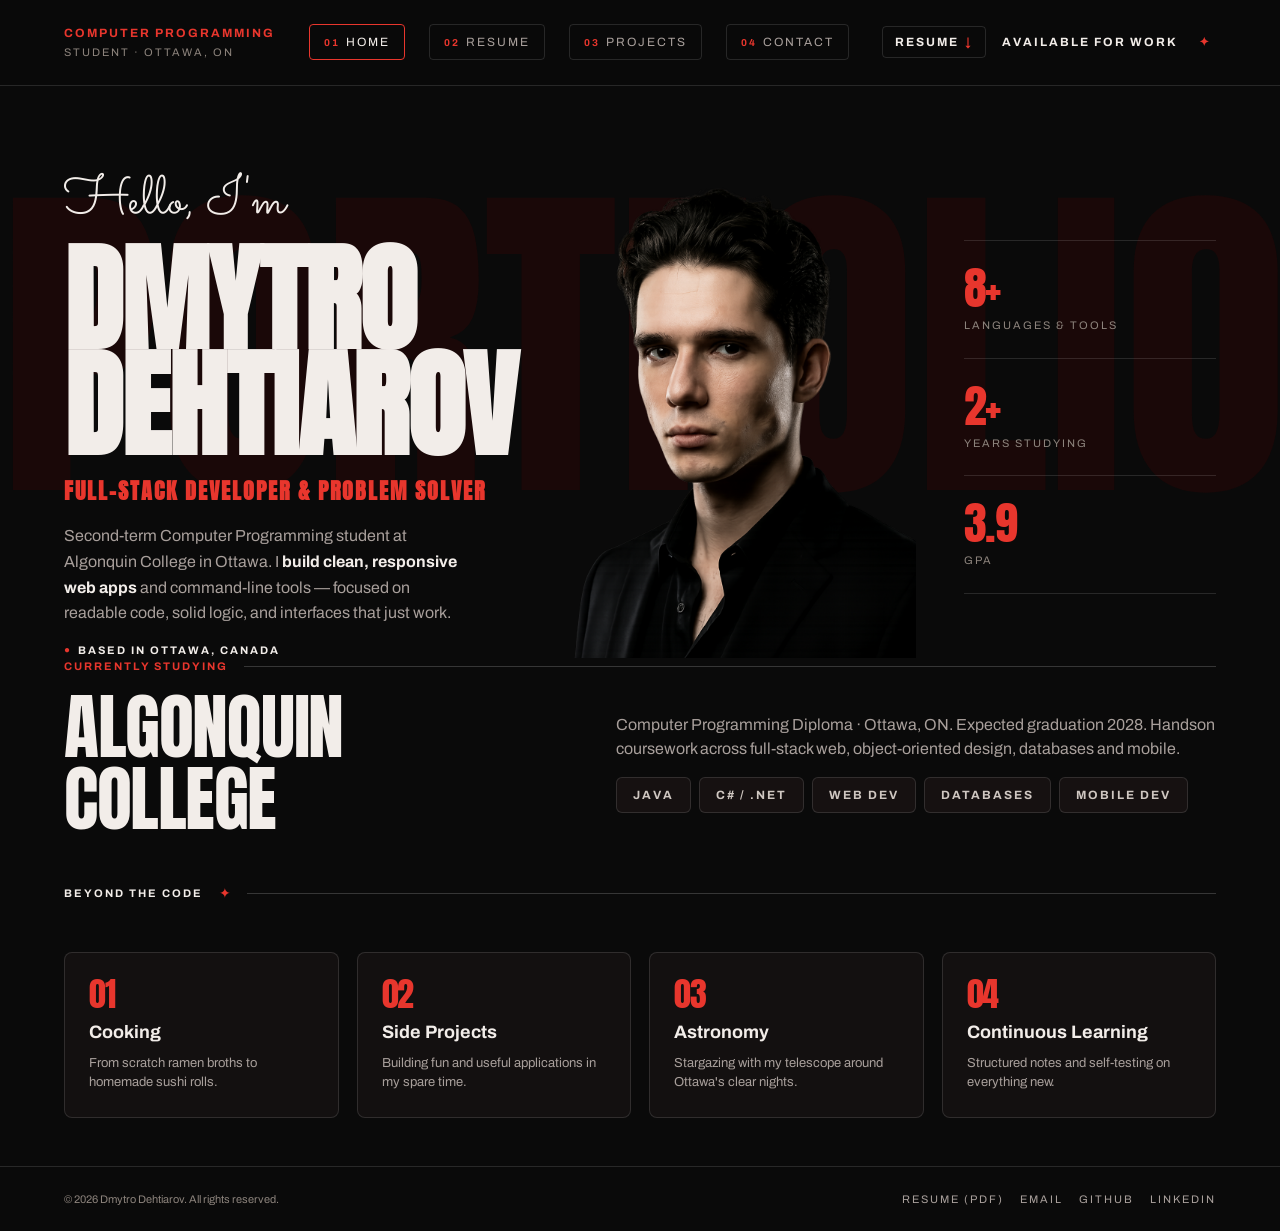
==== index.html @ 78e77063 "Initial commit: Portfolio added" ====
<!DOCTYPE html>
<html lang="en">
<head>
    <meta charset="UTF-8">
    <meta name="viewport" content="width=device-width, initial-scale=1.0">
    <title>Dmytro Dehtiarov — Full-Stack Developer Portfolio</title>
    <meta name="description" content="Portfolio of Dmytro Dehtiarov, a Computer Programming student at Algonquin College in Ottawa. Full-stack projects built with JavaScript, Java, Python and SQL.">
    <meta property="og:title" content="Dmytro Dehtiarov — Full-Stack Developer Portfolio">
    <meta property="og:description" content="Computer Programming student at Algonquin College. I build clean, responsive web apps and command-line tools.">
    <meta property="og:type" content="website">
    <meta property="og:image" content="images/Header_img.png">
    <link rel="icon" type="image/svg+xml" href="favicon.svg">
    <link href="https://fonts.googleapis.com/css2?family=Anton&family=Archivo:wght@400;600;700;800&family=Sacramento&display=swap" rel="stylesheet">
    <link rel="stylesheet" href="css/styles.css">
</head>
<body>

    <!-- BUILD:HEADER -->
    <header>
        <div class="container">
            <nav>
                <div class="header-left">
                    <div class="red-tag uppercase">Computer programming</div>
                    <div class="muted-subtitle uppercase">STUDENT · Ottawa, ON</div>
                </div>

                <!-- Burger toggle, only visible on mobile (see script.js) -->
                <button type="button" class="burger-btn" id="burgerBtn" aria-label="Toggle menu">
                    <span></span>
                    <span></span>
                    <span></span>
                </button>

                <ul class="nav-links" id="navLinks">
                    <li><a href="index.html" class="active" data-page="index"><span class="nav-num">01</span> home</a></li>
                    <li><a href="resume.html" data-page="resume"><span class="nav-num">02</span> resume</a></li>
                    <li><a href="projects.html" data-page="projects"><span class="nav-num">03</span> projects</a></li>
                    <li><a href="contact.html" data-page="contact"><span class="nav-num">04</span> contact</a></li>
                </ul>

                <div class="header-right">
                    <a href="resume.pdf" download class="header-resume-link uppercase">Resume <span class="header-resume-arrow">↓</span></a>
                    <span class="uppercase">Available for work</span>
                    <span class="header-star">✦</span>
                </div>
            </nav>
        </div>
    </header>
    <!-- /BUILD:HEADER -->

    <main>

        <!-- ===== HERO SECTION ===== -->
        <section class="hero">
            <div class="container hero-inner">
                <span class="hero-word uppercase">portfolio</span>

                <div class="hero-content">
                    <span class="hero-greeting">Hello, I'm</span>
                    <h1 class="hero-name uppercase">Dmytro<br>Dehtiarov</h1>
                    <h2 class="hero-title uppercase">full-stack developer &amp; problem solver</h2>

                    <p>
                        Second-term Computer Programming student at
                        Algonquin College in Ottawa. I <strong>build clean, responsive
                        web apps</strong> and command-line tools — focused on
                        readable code, solid logic, and interfaces that just work.
                    </p>
                    <div class="hero-location">
                        <span class="hero-location-circle">●</span>
                        <span class="uppercase">Based in Ottawa, Canada</span>
                    </div>
                </div>

                <div class="hero-image-wrap">
                    <img src="images/Header_img.png" alt="Dmytro Dehtiarov portrait" class="hero-image">
                </div>

                <!-- Quick stats, shown as a stacked list -->
                <div class="hero-stats">
                    <div class="stat">
                        <span class="stat-number">8+</span>
                        <span class="stat-label uppercase">Languages &amp; Tools</span>
                    </div>
                    <div class="stat">
                        <span class="stat-number">2+</span>
                        <span class="stat-label uppercase">Years Studying</span>
                    </div>
                    <div class="stat">
                        <span class="stat-number">3.9</span>
                        <span class="stat-label uppercase">GPA</span>
                    </div>
                </div>
            </div>
        </section>

        <!-- ===== COLLEGE SECTION ===== -->
        <section class="college">
            <div class="container">
                <div class="section-label">
                    <h2 class="uppercase">Currently studying</h2>
                    <span class="section-label-line"></span>
                </div>
                <div class="college-columns">
                    <div class="college-logo">
                        <a href="https://www.algonquincollege.com" target="_blank" rel="noopener noreferrer" class="uppercase">Algonquin<br>College</a>
                    </div>
                    <div class="college-info">
                        <p>Computer Programming Diploma · Ottawa, ON. Expected graduation 2028. Handson coursework across full-stack web, object-oriented design, databases and mobile.</p>
                        <ul class="skill-list">
                            <li class="skill-chip">Java</li>
                            <li class="skill-chip">C# / .NET</li>
                            <li class="skill-chip">Web Dev</li>
                            <li class="skill-chip">Databases</li>
                            <li class="skill-chip">Mobile Dev</li>
                        </ul>
                    </div>
                </div>
            </div>
        </section>

        <!-- ===== HOBBIES SECTION ===== -->
        <section class="hobbies">
            <div class="container">
                <div class="section-label">
                    <h2 class="uppercase white-color">Beyond the code</h2>
                    <span class="hobbies-star">✦</span>
                    <span class="section-label-line"></span>
                </div>

                <div class="hobbies-grid">
                    <article class="hobby-card">
                        <span class="hobby-number">01</span>
                        <h3>Cooking</h3>
                        <p>From scratch ramen broths to homemade sushi rolls.</p>
                    </article>

                    <article class="hobby-card">
                        <span class="hobby-number">02</span>
                        <h3>Side Projects</h3>
                        <p>Building fun and useful applications in my spare time.</p>
                    </article>

                    <article class="hobby-card">
                        <span class="hobby-number">03</span>
                        <h3>Astronomy</h3>
                        <p>Stargazing with my telescope around Ottawa's clear nights.</p>
                    </article>

                    <article class="hobby-card">
                        <span class="hobby-number">04</span>
                        <h3>Continuous Learning</h3>
                        <p>Structured notes and self-testing on everything new.</p>
                    </article>
                </div>
            </div>
        </section>

    </main>

    <!-- BUILD:FOOTER -->
    <footer>
        <div class="container">
            <p class="footer-copyright">&copy; 2026 Dmytro Dehtiarov. All rights reserved.</p>

            <div class="footer-links">
                <a href="resume.pdf" download>Resume (PDF)</a>
                <a href="mailto:degtyarev.dmitry02@gmail.com">Email</a>
                <a href="https://github.com/dmytro-dehtiarov" target="_blank" rel="noopener noreferrer">GitHub</a>
                <a href="https://www.linkedin.com/in/dmytro-dehtiarov-7aa991253/" target="_blank" rel="noopener noreferrer">LinkedIn</a>
            </div>
        </div>
    </footer>
    <!-- /BUILD:FOOTER -->

    <script src="js/script.js"></script>
</body>
</html>
---- css/styles.css ----
:root {
    /* Colors */
    --color-background: #0a0a0a;
    --color-background-nav: rgba(10, 10, 10, 0.85);
    --color-surface: #131010;
    --color-input-fill: #161111;
    --color-accent: #e8362d;
    --color-accent-hover: #ff4a40;
    --color-success: #4caf80;
    --color-text-primary: #f2ede9;
    --color-text-body: #a89f9b;
    --color-text-muted: #8c837c;
    --color-border: rgba(255, 255, 255, 0.12);
    --color-watermark: rgba(232, 54, 45, 0.16);
    --color-hero-word: #1a0808;
    --color-chip-text: #cfc7c1;

    /* Fonts */
    --font-display: 'Anton', sans-serif;
    --font-body: 'Archivo', sans-serif;
    --font-accent: 'Sacramento', cursive;

    /* Anton — Display/Headings */
    --fs-name: 118px;
    --fs-page-title: 130px;
    --fs-page-title-lg: 140px;
    --fs-watermark: 340px;
    --fs-college: 72px;
    --fs-project-title: 88px;
    --fs-project-num: 150px;
    --fs-stat-number: 46px;
    --fs-index-num: 34px;
    --fs-pager-num: 30px;
    --fs-subtitle: 22px;

    /* Archivo — UI/Body */
    --fs-body: 16px;
    --fs-body-sm: 13px;
    --fs-card-heading: 18px;
    --fs-nav: 12px;
    --fs-nav-num: 10px;
    --fs-label: 12px;
    --fs-caption: 11px;
    --fs-input: 15px;

    /* Sacramento — Script */
    --fs-script: 54px;

    /* Letter spacing */
    --ls-display: -1.5px;
    --ls-label: 2px;

    /* Spacing */
    --space-xs: 8px;
    --space-sm: 16px;
    --space-md: 24px;
    --space-lg: 48px;
    --space-xl: 96px;

    /* Layout */
    --container-max: 1440px;
    --container-padding: 64px;
    --header-height: 80px;

    /* Gaps */
    --gap-hobbies: 18px;
    --gap-projects: 56px;
}

/* ===== Reset ===== */
* {
    margin: 0;
    padding: 0;
    box-sizing: border-box;
}

body {
    background-color: var(--color-background);
    color: var(--color-text-body);
    font-family: var(--font-body);
    font-weight: 400;
    line-height: 1.5;
}

/* ===== Utility ===== */
.uppercase {
    text-transform: uppercase;
    letter-spacing: var(--ls-label);
}

.link-plain {
    color: inherit;
    text-decoration: none;
    cursor: pointer;
    transition: color 0.2s ease;
}

.link-plain:hover {
    color: var(--color-accent);
}

/* Hides an element visually but keeps it for screen readers (used for page headings) */
.sr-only {
    position: absolute;
    width: 1px;
    height: 1px;
    padding: 0;
    margin: -1px;
    overflow: hidden;
    clip-path: inset(50%);
    white-space: nowrap;
    border: 0;
}

/* ===== Container ===== */
.container {
    max-width: var(--container-max);
    margin: 0 auto;
    padding: 0 var(--container-padding);
}

/* ===== Animation ===== */
@keyframes pulse {
    0%, 100% { opacity: 1; }
    50% { opacity: 0.2; }
}

/* ===== Header / Nav ===== */
header {
    position: fixed;
    top: 0;
    left: 0;
    width: 100%;
    z-index: 1000;
    background-color: var(--color-background-nav);
    backdrop-filter: blur(10px);
    border-bottom: 1px solid var(--color-border);
}

main {
    padding-top: var(--header-height);
}

nav {
    display: flex;
    justify-content: space-between;
    align-items: center;
    gap: var(--space-md);
    padding: var(--space-md) 0;
}

/* burger button */
.burger-btn {
    display: none;
    flex-direction: column;
    gap: 5px;
    background: none;
    border: none;
    cursor: pointer;
    padding: 4px;
    z-index: 1001;
}

.burger-btn span {
    display: block;
    width: 24px;
    height: 2px;
    background-color: var(--color-text-primary);
    transition: transform 0.3s ease, opacity 0.3s ease;
}

.burger-btn.open span:nth-child(1) {
    transform: translateY(7px) rotate(45deg);
}

.burger-btn.open span:nth-child(2) {
    opacity: 0;
}

.burger-btn.open span:nth-child(3) {
    transform: translateY(-7px) rotate(-45deg);
}

.header-left {
    display: flex;
    flex-direction: column;
    gap: 2px;
}

.red-tag {
    color: var(--color-accent);
    font-size: var(--fs-label);
    font-weight: 700;
}

.muted-subtitle {
    color: var(--color-text-muted);
    font-size: var(--fs-caption);
}

.nav-links {
    display: flex;
    gap: var(--space-md);
    list-style: none;
}

.nav-links a {
    display: flex;
    align-items: center;
    gap: 6px;
    padding: 8px 14px;
    border: 1px solid var(--color-border);
    border-radius: 4px;
    color: var(--color-text-body);
    text-decoration: none;
    font-size: var(--fs-nav);
    text-transform: uppercase;
    letter-spacing: var(--ls-label);
    transition: border-color 0.2s ease, color 0.2s ease;
}

.nav-num {
    color: var(--color-accent);
    font-weight: 700;
    font-size: var(--fs-nav-num);
}

.nav-links a.active {
    border-color: var(--color-accent);
    color: var(--color-text-primary);
}

.nav-links a:hover {
    border-color: var(--color-accent-hover);
    color: var(--color-text-primary);
}

.header-right {
    display: flex;
    align-items: center;
    gap: var(--space-sm);
    color: var(--color-text-primary);
    font-size: var(--fs-label);
    font-weight: 700;
    text-transform: uppercase;
    letter-spacing: var(--ls-label);
}

/* Resume PDF download button, shown next to the "Available for work" badge.
   Only visible ≥1024px (header-right is hidden below that) — the footer's
   "Resume (PDF)" link covers tablet/mobile so it's always reachable. */
.header-resume-link {
    display: inline-flex;
    align-items: center;
    gap: 6px;
    color: var(--color-text-primary);
    text-decoration: none;
    border: 1px solid var(--color-border);
    border-radius: 4px;
    padding: 6px 12px;
    font-size: var(--fs-nav);
    transition: border-color 0.2s ease, color 0.2s ease;
}

.header-resume-link:hover {
    border-color: var(--color-accent-hover);
    color: var(--color-accent);
}

.header-resume-arrow {
    color: var(--color-accent);
}

.header-star {
    color: var(--color-accent);
    display: inline-block;
    vertical-align: middle;
    animation: pulse 2s ease-in-out infinite;
    margin: 0 5px;
}

/* ===== Hero Section ===== */
.hero {
    position: relative;
    display: flex;
    align-items: center;
    padding: var(--space-xl) 0 0;
    overflow: hidden;
}

.hero-inner {
    position: relative;
    z-index: 1;
    width: 100%;
    display: grid;
    grid-template-columns: 1fr minmax(280px, 470px) minmax(180px, 280px);
    align-items: center;
    gap: var(--space-lg);
}

.hero-word {
    position: absolute;
    top: 0;
    left: 0;
    width: 100%;
    z-index: 0;
    font-size: var(--fs-watermark);
    font-family: var(--font-display);
    text-transform: uppercase;
    letter-spacing: var(--ls-display);
    color: var(--color-hero-word);
    white-space: nowrap;
    line-height: 1;
    pointer-events: none;
    user-select: none;
}

.hero-content {
    position: relative;
    z-index: 1;
    display: flex;
    flex-direction: column;
    gap: var(--space-sm);
}

.hero-greeting {
    display: block;
    font-family: var(--font-accent);
    font-size: var(--fs-script);
    line-height: 1;
    color: var(--color-text-primary);
}

.hero-name {
    font-size: var(--fs-name);
    font-family: var(--font-display);
    color: var(--color-text-primary);
    letter-spacing: var(--ls-display);
    text-transform: uppercase;
    line-height: 0.9;
}

.hero-title {
    font-size: var(--fs-subtitle);
    font-family: var(--font-display);
    color: var(--color-accent);
    letter-spacing: var(--ls-label);
    text-transform: uppercase;
}

.hero-content p {
    font-size: var(--fs-body);
    color: var(--color-text-body);
    max-width: 400px;
    line-height: 1.6;
}

.hero-content strong {
    color: var(--color-text-primary);
    font-weight: 700;
}

.hero-location {
    display: flex;
    align-items: center;
    gap: 8px;
}

.hero-location-circle {
    color: var(--color-accent);
    font-size: 10px;
    line-height: 1;
    animation: pulse 2s ease-in-out infinite;
}

.hero-location span:last-child {
    font-size: var(--fs-caption);
    font-weight: 700;
    color: var(--color-text-primary);
}

/* ===== Hero Image ===== */
.hero-image-wrap {
    position: relative;
    z-index: 1;
    width: 100%;
    aspect-ratio: 470 / 640;
    overflow: hidden;
    align-self: flex-end;
}

.hero-image {
    width: 100%;
    height: 100%;
    object-fit: cover;
    object-position: center top;
    display: block;
}

/* ===== Hero Stats ===== */
.hero-stats {
    position: relative;
    z-index: 1;
    display: flex;
    flex-direction: column;
}

.stat {
    padding: var(--space-md) 0;
    border-bottom: 1px solid var(--color-border);
}

.stat:first-child {
    border-top: 1px solid var(--color-border);
}

.stat-number {
    display: block;
    font-family: var(--font-display);
    font-size: var(--fs-stat-number);
    color: var(--color-accent);
    line-height: 1;
    letter-spacing: var(--ls-display);
}

.stat-label {
    display: block;
    font-size: var(--fs-caption);
    color: var(--color-text-muted);
    text-transform: uppercase;
    letter-spacing: var(--ls-label);
    margin-top: 6px;
}

/* ===== Section Label (eyebrow heading + divider line) ===== */
.section-label {
    display: flex;
    align-items: center;
    gap: var(--space-sm);
}

.section-label h2 {
    font-size: var(--fs-caption);
    color: var(--color-accent);
    font-weight: 700;
    white-space: nowrap;
}

.white-color {
    color: var(--color-text-primary) !important;
}

.section-label-line {
    flex: 1 1 auto;
    height: 1px;
    min-width: 40px;
    background: rgba(255, 255, 255, 0.18);
}

/* ===== College Section ===== */
.college .section-label {
    margin-bottom: var(--space-sm);
}

.college-columns {
    display: flex;
    align-items: center;
    justify-content: space-between;
    flex-wrap: wrap;
    gap: var(--space-lg);
}

.college-logo {
    flex: 0 0 auto;
}

.college-logo a {
    display: block;
    font-family: var(--font-display);
    font-size: var(--fs-college);
    color: var(--color-text-primary);
    text-decoration: none;
    text-transform: uppercase;
    letter-spacing: var(--ls-display);
    line-height: 1;
    transition: color 0.2s ease;
}

.college-logo a:hover {
    color: var(--color-accent);
}

.college-info {
    display: flex;
    flex-direction: column;
    gap: var(--space-sm);
    flex: 1 1 420px;
    max-width: 600px;
}

.college-info p {
    font-size: var(--fs-body);
    color: var(--color-text-body);
}

/* ===== Skill Chips ===== */
.skill-list {
    display: flex;
    flex-wrap: wrap;
    gap: 8px;
    list-style: none;
}

.skill-chip {
    background: var(--color-input-fill);
    border: 1px solid var(--color-border);
    color: var(--color-chip-text);
    padding: 8px 16px;
    border-radius: 6px;
    font-size: var(--fs-label);
    font-weight: 700;
    text-transform: uppercase;
    letter-spacing: var(--ls-label);
    transition: border-color 0.2s ease, transform 0.2s ease;
}

.skill-chip:hover {
    border-color: var(--color-accent);
    transform: translateY(-4px);
}

/* ===== Hobbies Section ===== */
.hobbies {
    padding: var(--space-lg) 0;
}

.hobbies .section-label {
    margin-bottom: var(--space-lg);
}

.hobbies-star {
    color: var(--color-accent);
    font-size: 14px;
    animation: pulse 2s ease-in-out infinite;
}

.hobbies-grid {
    display: grid;
    grid-template-columns: repeat(4, 1fr);
    gap: var(--gap-hobbies);
}

.hobby-card {
    display: flex;
    flex-direction: column;
    gap: var(--space-xs);
    padding: var(--space-md);
    border: 1px solid var(--color-border);
    border-radius: 8px;
    background: var(--color-surface);
    transition: border-color 0.2s ease, transform 0.2s ease;
}

.hobby-card:hover {
    border-color: var(--color-accent);
    transform: translateY(-4px);
}

.hobby-number {
    font-family: var(--font-display);
    font-size: var(--fs-index-num);
    color: var(--color-accent);
    line-height: 1;
    letter-spacing: var(--ls-display);
}

.hobby-card h3 {
    font-size: var(--fs-card-heading);
    font-weight: 700;
    color: var(--color-text-primary);
}

.hobby-card p {
    font-size: var(--fs-body-sm);
    color: var(--color-text-body);
    line-height: 1.5;
}

/* ===== Page Title ===== */
/* Generic heading block for interior pages that don't have a hero section
   (e.g. the "resume" title on resume.html). Kept separate from .hero-content /
   .hero-name so pages outside the hero don't borrow hero-specific class names. */
.page-title-block {
    display: flex;
    flex-direction: column;
    gap: var(--space-sm);
}

.page-title {
    font-size: var(--fs-page-title);
    font-family: var(--font-display);
    color: var(--color-text-primary);
    letter-spacing: var(--ls-display);
    text-transform: uppercase;
    line-height: 0.9;
}

/* ===== Resume Page ===== */
.resume {
    padding: var(--space-lg) 0 var(--space-lg);
}

.resume .container {
    display: flex;
    align-items: flex-start;
    justify-content: space-between;
    flex-wrap: wrap;
    gap: var(--space-lg);
}

.resume-content {
    border-top: 1px solid var(--color-border);
    padding: var(--space-xl) 0;
}

/* ===== Split Grid ===== */
/* Generic 2-column layout (used by the resume education/experience columns
   and the contact form/side-panel layout — same structure, different content). */
.split-grid {
    display: grid;
    grid-template-columns: 1fr 1.05fr;
    gap: var(--space-lg);
}

.education {
    border-right: 1px solid var(--color-border);
}

.education > .red-tag,
.experience > .red-tag {
    display: block;
    margin-bottom: var(--space-sm);
}

.skills-block {
    margin-top: var(--space-lg);
}

.skills-block > .red-tag {
    display: block;
    margin-bottom: var(--space-sm);
}

/* ===== Resume Rows (education / experience items) ===== */
.resume-row {
    display: flex;
    align-items: flex-start;
    justify-content: space-between;
    gap: var(--space-md);
    padding: var(--space-md) 0;
}

/* Adds a divider between rows, but skips the first one */
.resume-row + .resume-row {
    border-top: 1px solid var(--color-border);
}

.edu-title,
.exp-title {
    font-size: var(--fs-card-heading);
    font-weight: 700;
    color: var(--color-text-primary);
}

.edu-institution {
    font-size: var(--fs-body-sm);
    color: var(--color-text-muted);
    margin-top: 4px;
}

.edu-coursework {
    font-size: var(--fs-caption);
    color: var(--color-text-body);
    line-height: 1.5;
    margin-top: 8px;
    max-width: 480px;
}

.edu-year,
.exp-date {
    font-size: var(--fs-body-sm);
    font-weight: 700;
    color: var(--color-accent);
    white-space: nowrap;
    flex-shrink: 0;
    padding-right: var(--space-sm);
}

.exp-date {
    font-weight: 400;
    color: var(--color-text-muted);
}

.exp-number {
    font-family: var(--font-display);
    font-size: var(--fs-index-num);
    color: var(--color-accent);
    line-height: 1;
    letter-spacing: var(--ls-display);
    flex-shrink: 0;
}

.exp-body {
    flex: 1;
}

.exp-company {
    font-size: var(--fs-body-sm);
    font-weight: 600;
    color: var(--color-accent);
    margin-top: 2px;
}

.exp-desc {
    font-size: var(--fs-body-sm);
    color: var(--color-text-body);
    line-height: 1.5;
    margin-top: 8px;
    max-width: 480px;
}

/* ===== Resume Contact Bar ===== */
.resume-contact {
    border-top: 1px solid var(--color-border);
    padding: var(--space-md) 0;
}

.resume-contact-list {
    display: flex;
    flex-wrap: wrap;
    list-style: none;
    gap: var(--space-lg);
}

.contact-item {
    display: flex;
    align-items: center;
    gap: var(--space-sm);
}

.contact-icon {
    width: 40px;
    height: 40px;
    border: 1px solid var(--color-accent);
    color: var(--color-accent);
    border-radius: 50%;
    display: flex;
    align-items: center;
    justify-content: center;
    font-size: 16px;
    flex-shrink: 0;
}

.contact-label {
    display: block;
    font-size: var(--fs-caption);
    color: var(--color-text-muted);
    text-transform: uppercase;
    letter-spacing: var(--ls-label);
    margin-bottom: 2px;
}

.contact-value {
    display: block;
    font-size: var(--fs-body-sm);
    font-weight: 700;
    color: var(--color-text-primary);
}

/* ===== Projects Page ===== */
.projects {
    padding: var(--space-xl) 0 0;
}

.projects-top {
    display: flex;
    align-items: center;
    justify-content: space-between;
    flex-wrap: wrap;
    gap: var(--space-sm);
    margin-bottom: var(--space-lg);
}

/* Slideshow: all slides are hidden except the one with .active (toggled in script.js) */
.project {
    display: none;
}

.project.active {
    display: grid;
    grid-template-columns: 1fr 1fr;
    gap: var(--gap-projects);
}

.project-media {
    position: relative;
}

.project-slide-count {
    position: absolute;
    top: var(--space-md);
    left: var(--space-md);
    z-index: 1;
    font-size: var(--fs-label);
    font-weight: 700;
    color: var(--color-accent);
    letter-spacing: var(--ls-label);
}

.project-image {
    position: relative;
    aspect-ratio: 4 / 3;
    overflow: hidden;
    border: 1px solid var(--color-border);
    background-color: var(--color-surface);
}

.project-screenshot {
    position: absolute;
    inset: 0;
    width: 100%;
    height: 100%;
    object-fit: cover;
    display: block;
}

.project-info {
    position: relative;
}

.project-num-bg {
    position: absolute;
    top: -20px;
    right: 0;
    z-index: 0;
    font-family: var(--font-display);
    font-size: var(--fs-project-num);
    color: rgba(255, 255, 255, 0.06);
    line-height: 1;
    pointer-events: none;
    user-select: none;
}

.project-year {
    position: relative;
    z-index: 1;
    display: block;
    margin-bottom: var(--space-sm);
}

.project-title {
    position: relative;
    z-index: 1;
    font-family: var(--font-display);
    font-size: var(--fs-project-title);
    color: var(--color-text-primary);
    letter-spacing: var(--ls-display);
    line-height: 1;
}

.project-subtitle {
    position: relative;
    z-index: 1;
    color: var(--color-accent);
    font-weight: 700;
    font-size: var(--fs-body);
    margin-top: var(--space-xs);
}

.project-desc {
    position: relative;
    z-index: 1;
    margin-top: var(--space-md);
    max-width: 460px;
    font-size: var(--fs-body);
    color: var(--color-text-body);
    line-height: 1.6;
}

.project-info .skill-list {
    position: relative;
    z-index: 1;
    margin-top: var(--space-md);
}

/* ===== Projects Pager ===== */
.projects-pager {
    margin-top: var(--space-xl);
    border-top: 1px solid var(--color-border);
    padding: var(--space-lg) 0;
}

.projects-pager-inner {
    display: flex;
    align-items: center;
    justify-content: space-between;
}

.pager-btn {
    display: flex;
    align-items: center;
    gap: var(--space-sm);
    background: none;
    border: none;
    cursor: pointer;
    color: var(--color-text-primary);
    font-size: var(--fs-label);
    font-weight: 700;
    letter-spacing: var(--ls-label);
    transition: color 0.2s ease;
}

.pager-btn:hover {
    color: var(--color-accent);
}

.pager-arrow {
    width: 40px;
    height: 40px;
    display: flex;
    align-items: center;
    justify-content: center;
    border: 1px solid var(--color-border);
    border-radius: 50%;
    font-size: 18px;
    transition: border-color 0.2s ease, background-color 0.2s ease, color 0.2s ease;
}

.pager-btn:hover .pager-arrow {
    border-color: var(--color-accent-hover);
}

.pager-btn-next .pager-arrow {
    background: var(--color-accent);
    border-color: transparent;
    color: var(--color-text-primary);
}

.pager-track {
    display: flex;
    align-items: center;
    gap: var(--space-sm);
    font-family: var(--font-display);
}

.pager-current {
    font-size: var(--fs-pager-num);
    color: var(--color-accent);
}

.pager-total {
    font-size: var(--fs-pager-num);
    color: var(--color-text-muted);
}

.pager-track .section-label-line {
    flex: none;
    width: 60px;
    min-width: 0;
}

/* ===== Contact Page ===== */
.accent-color {
    color: var(--color-accent) !important;
}

.contact-hero {
    padding: var(--space-xl) 0 var(--space-lg);
}

.contact-hero .red-tag {
    display: block;
    margin-bottom: var(--space-sm);
}

.contact-heading {
    font-family: var(--font-display);
    font-size: var(--fs-page-title-lg);
    letter-spacing: var(--ls-display);
    line-height: 0.9;
}

.contact-content {
    padding-bottom: var(--space-xl);
}

.contact-form {
    display: flex;
    flex-direction: column;
    gap: var(--space-md);
}

.form-row {
    display: grid;
    grid-template-columns: 1fr 1fr;
    gap: var(--space-md);
}

.form-field {
    display: flex;
    flex-direction: column;
    gap: 8px;
}

.form-field label {
    font-size: var(--fs-label);
    font-weight: 700;
    color: var(--color-text-muted);
    text-transform: uppercase;
    letter-spacing: var(--ls-label);
}

.form-field input,
.form-field textarea {
    background: var(--color-input-fill);
    border: 1px solid var(--color-border);
    border-radius: 4px;
    padding: 12px 14px;
    font-family: var(--font-body);
    font-size: var(--fs-input);
    color: var(--color-text-primary);
    transition: border-color 0.2s ease;
}

.form-field input::placeholder,
.form-field textarea::placeholder {
    color: var(--color-text-muted);
}

.form-field input:focus,
.form-field textarea:focus {
    outline: none;
    border-color: var(--color-accent);
}

.form-field textarea {
    resize: vertical;
    min-height: 120px;
    font-family: inherit;
}

.form-field.invalid input,
.form-field.invalid textarea {
    border-color: var(--color-accent);
}

.field-error {
    display: none;
    font-size: var(--fs-caption);
    color: var(--color-accent-hover);
}

.form-field.invalid .field-error {
    display: block;
}

.btn-send {
    display: inline-flex;
    align-items: center;
    justify-content: center;
    align-self: flex-start;
    gap: 8px;
    padding: 14px 28px;
    background: var(--color-accent);
    color: var(--color-text-primary);
    border: none;
    border-radius: 6px;
    font-size: var(--fs-label);
    font-weight: 700;
    text-transform: uppercase;
    letter-spacing: var(--ls-label);
    cursor: pointer;
    transition: background-color 0.2s ease;
}

.btn-send:hover {
    background: var(--color-accent-hover);
}

.btn-send:disabled {
    opacity: 0.6;
    cursor: not-allowed;
}

.form-status {
    display: none;
    font-size: var(--fs-body-sm);
    font-weight: 600;
}

.form-status.visible {
    display: block;
}

.form-status.success {
    color: var(--color-success);
}

.form-status.error {
    color: var(--color-accent-hover);
}

.contact-side {
    display: flex;
    flex-direction: column;
    gap: var(--space-lg);
}

.contact-intro {
    font-size: var(--fs-body);
    color: var(--color-text-body);
    line-height: 1.6;
    max-width: 420px;
}

.contact-details {
    list-style: none;
}

.contact-details .contact-item {
    padding: var(--space-md) 0;
}

.contact-details .contact-item + .contact-item {
    border-top: 1px solid var(--color-border);
}

/* ===== Footer ===== */
footer {
    border-top: 1px solid var(--color-border);
    padding: var(--space-md) 0;
}

footer .container {
    display: flex;
    justify-content: space-between;
    align-items: center;
    flex-wrap: wrap;
    gap: var(--space-sm);
}

.footer-copyright {
    font-size: var(--fs-caption);
    color: var(--color-text-muted);
}

.footer-links {
    display: flex;
    gap: var(--space-sm);
}

.footer-links a {
    font-size: var(--fs-caption);
    color: var(--color-text-body);
    text-decoration: none;
    text-transform: uppercase;
    letter-spacing: var(--ls-label);
    transition: color 0.2s ease;
}

.footer-links a:hover {
    color: var(--color-accent);
}

/* ===== Responsive ===== */

/* Tablet: burger menu kicks in, hero switches to a 2-column layout */
@media screen and (max-width: 1024px) {
    :root {
        --container-padding: 40px;
        --fs-watermark: 220px;
        --fs-name: 90px;
    }

    .hero-inner {
        grid-template-columns: 1fr 1fr;
        grid-template-rows: auto auto;
    }

    .hero-stats {
        grid-column: 1 / -1;
        flex-direction: row;
        gap: var(--space-lg);
    }

    .stat {
        border-top: 1px solid var(--color-border);
        border-bottom: none;
        flex: 1;
    }

    .burger-btn {
        display: flex;
    }

    .header-right {
        display: none; 
    }

    .nav-links {
        display: none; 
        position: fixed;
        top: var(--header-height);
        left: 0;
        width: 100%;
        flex-direction: column;
        background: var(--color-background);
        border-bottom: 1px solid var(--color-border);
        padding: var(--space-md) var(--container-padding);
        gap: var(--space-sm);
    }

    .nav-links.open {
        display: flex;
    }
}

/* Mobile: everything stacks into a single column */
@media screen and (max-width: 768px) {
    :root {
        --container-padding: 24px;
        --fs-watermark: 140px;
        --fs-name: 64px;
        --fs-script: 36px;
        --fs-college: 48px;
    }

    .hero-inner {
        grid-template-columns: 1fr;
    }

    .hero-image-wrap {
        max-width: 320px;
        margin: 0 auto;
    }

    .hero-stats {
        flex-direction: column;
    }

    .hobbies-grid {
        grid-template-columns: repeat(2, 1fr);
    }

    .split-grid {
        grid-template-columns: 1fr;
    }

    .page-title {
        font-size: var(--fs-name);
    }

    .education {
        border-right: none;
        border-bottom: 1px solid var(--color-border);
        padding-bottom: var(--space-lg);
    }

    .project.active {
        grid-template-columns: 1fr;
    }

    .project-num-bg {
        display: none;
    }

    .form-row {
        grid-template-columns: 1fr;
    }
}
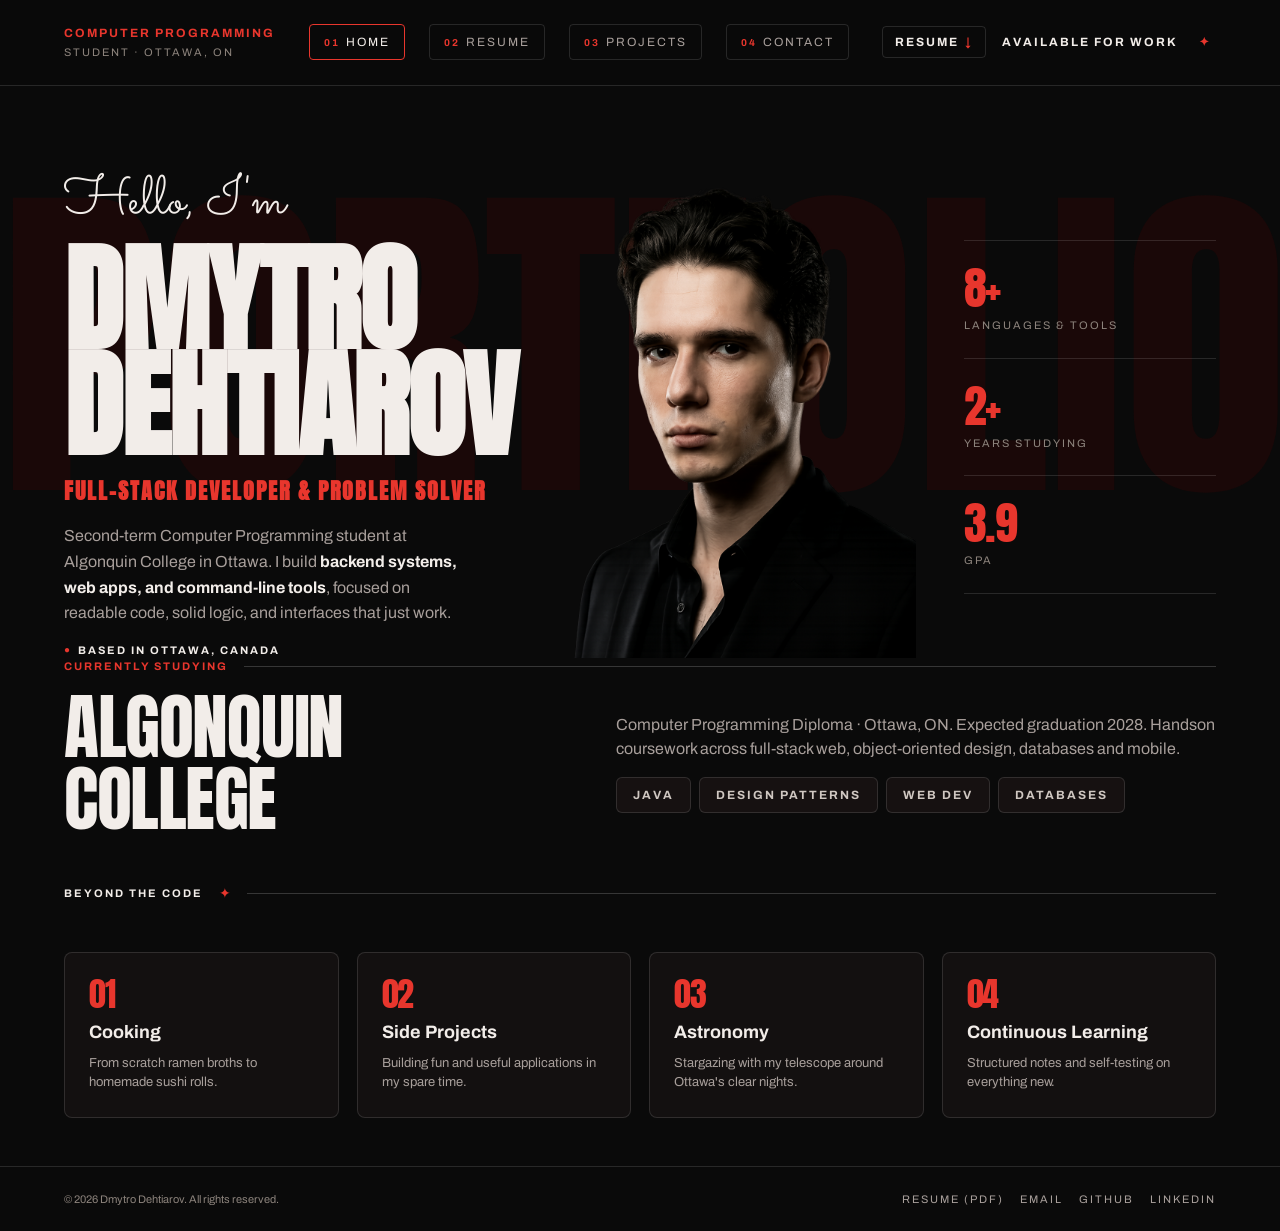
==== commit 9c24a7e9: "Update resume, projects, and homepage content; replace resume PDF - Rebuild resume.html with separat" ====
--- a/index.html
+++ b/index.html
@@ -3,6 +3,7 @@
 <head>
     <meta charset="UTF-8">
     <meta name="viewport" content="width=device-width, initial-scale=1.0">
+    <meta name="color-scheme" content="dark">
     <title>Dmytro Dehtiarov — Full-Stack Developer Portfolio</title>
     <meta name="description" content="Portfolio of Dmytro Dehtiarov, a Computer Programming student at Algonquin College in Ottawa. Full-stack projects built with JavaScript, Java, Python and SQL.">
     <meta property="og:title" content="Dmytro Dehtiarov — Full-Stack Developer Portfolio">
@@ -16,7 +17,7 @@
 <body>
 
     <!-- BUILD:HEADER -->
-    <header>
+<header>
         <div class="container">
             <nav>
                 <div class="header-left">
@@ -39,7 +40,7 @@
                 </ul>
 
                 <div class="header-right">
-                    <a href="resume.pdf" download class="header-resume-link uppercase">Resume <span class="header-resume-arrow">↓</span></a>
+                    <a href="Dmytro_Dehtiarov_resume.pdf" download class="header-resume-link uppercase">Resume <span class="header-resume-arrow">↓</span></a>
                     <span class="uppercase">Available for work</span>
                     <span class="header-star">✦</span>
                 </div>
@@ -61,10 +62,9 @@
                     <h2 class="hero-title uppercase">full-stack developer &amp; problem solver</h2>
 
                     <p>
-                        Second-term Computer Programming student at
-                        Algonquin College in Ottawa. I <strong>build clean, responsive
-                        web apps</strong> and command-line tools — focused on
-                        readable code, solid logic, and interfaces that just work.
+                        Second-term Computer Programming student at Algonquin College in Ottawa. 
+                        I build <strong>backend systems, web apps, and command-line tools</strong>, focused on readable code, 
+                        solid logic, and interfaces that just work.
                     </p>
                     <div class="hero-location">
                         <span class="hero-location-circle">●</span>
@@ -109,10 +109,9 @@
                         <p>Computer Programming Diploma · Ottawa, ON. Expected graduation 2028. Handson coursework across full-stack web, object-oriented design, databases and mobile.</p>
                         <ul class="skill-list">
                             <li class="skill-chip">Java</li>
-                            <li class="skill-chip">C# / .NET</li>
+                            <li class="skill-chip">Design Patterns</li>
                             <li class="skill-chip">Web Dev</li>
                             <li class="skill-chip">Databases</li>
-                            <li class="skill-chip">Mobile Dev</li>
                         </ul>
                     </div>
                 </div>
@@ -159,12 +158,12 @@
     </main>
 
     <!-- BUILD:FOOTER -->
-    <footer>
+<footer>
         <div class="container">
             <p class="footer-copyright">&copy; 2026 Dmytro Dehtiarov. All rights reserved.</p>
 
             <div class="footer-links">
-                <a href="resume.pdf" download>Resume (PDF)</a>
+                <a href="Dmytro_Dehtiarov_resume.pdf" download>Resume (PDF)</a>
                 <a href="mailto:degtyarev.dmitry02@gmail.com">Email</a>
                 <a href="https://github.com/dmytro-dehtiarov" target="_blank" rel="noopener noreferrer">GitHub</a>
                 <a href="https://www.linkedin.com/in/dmytro-dehtiarov-7aa991253/" target="_blank" rel="noopener noreferrer">LinkedIn</a>
--- a/css/styles.css
+++ b/css/styles.css
@@ -1,4 +1,12 @@
 :root {
+    /* Tells the browser this page is intentionally dark-themed, so browsers
+       with a "force dark mode on websites" feature (Opera, Chrome/Edge on
+       Android, Samsung Internet, etc.) don't apply their own color-inversion
+       filter on top of it — that double-processing is what breaks the
+       colors/contrast in Opera. Also themes native form controls/scrollbars
+       to match. */
+    color-scheme: dark;
+
     /* Colors */
     --color-background: #0a0a0a;
     --color-background-nav: rgba(10, 10, 10, 0.85);
@@ -651,6 +659,28 @@
     margin-bottom: var(--space-sm);
 }
 
+/* Sub-groups within Skills (Languages, Frameworks, Databases, etc.) —
+   .skill-group-label reuses .muted-subtitle's generic caption style. */
+.skill-group {
+    margin-top: var(--space-sm);
+}
+
+.skill-group:first-child {
+    margin-top: 0;
+}
+
+.skill-group-label {
+    display: block;
+    margin-bottom: 8px;
+}
+
+.skills-assets {
+    margin-top: var(--space-sm);
+    font-size: var(--fs-body-sm);
+    color: var(--color-text-body);
+    line-height: 1.5;
+}
+
 /* ===== Resume Rows (education / experience items) ===== */
 .resume-row {
     display: flex;
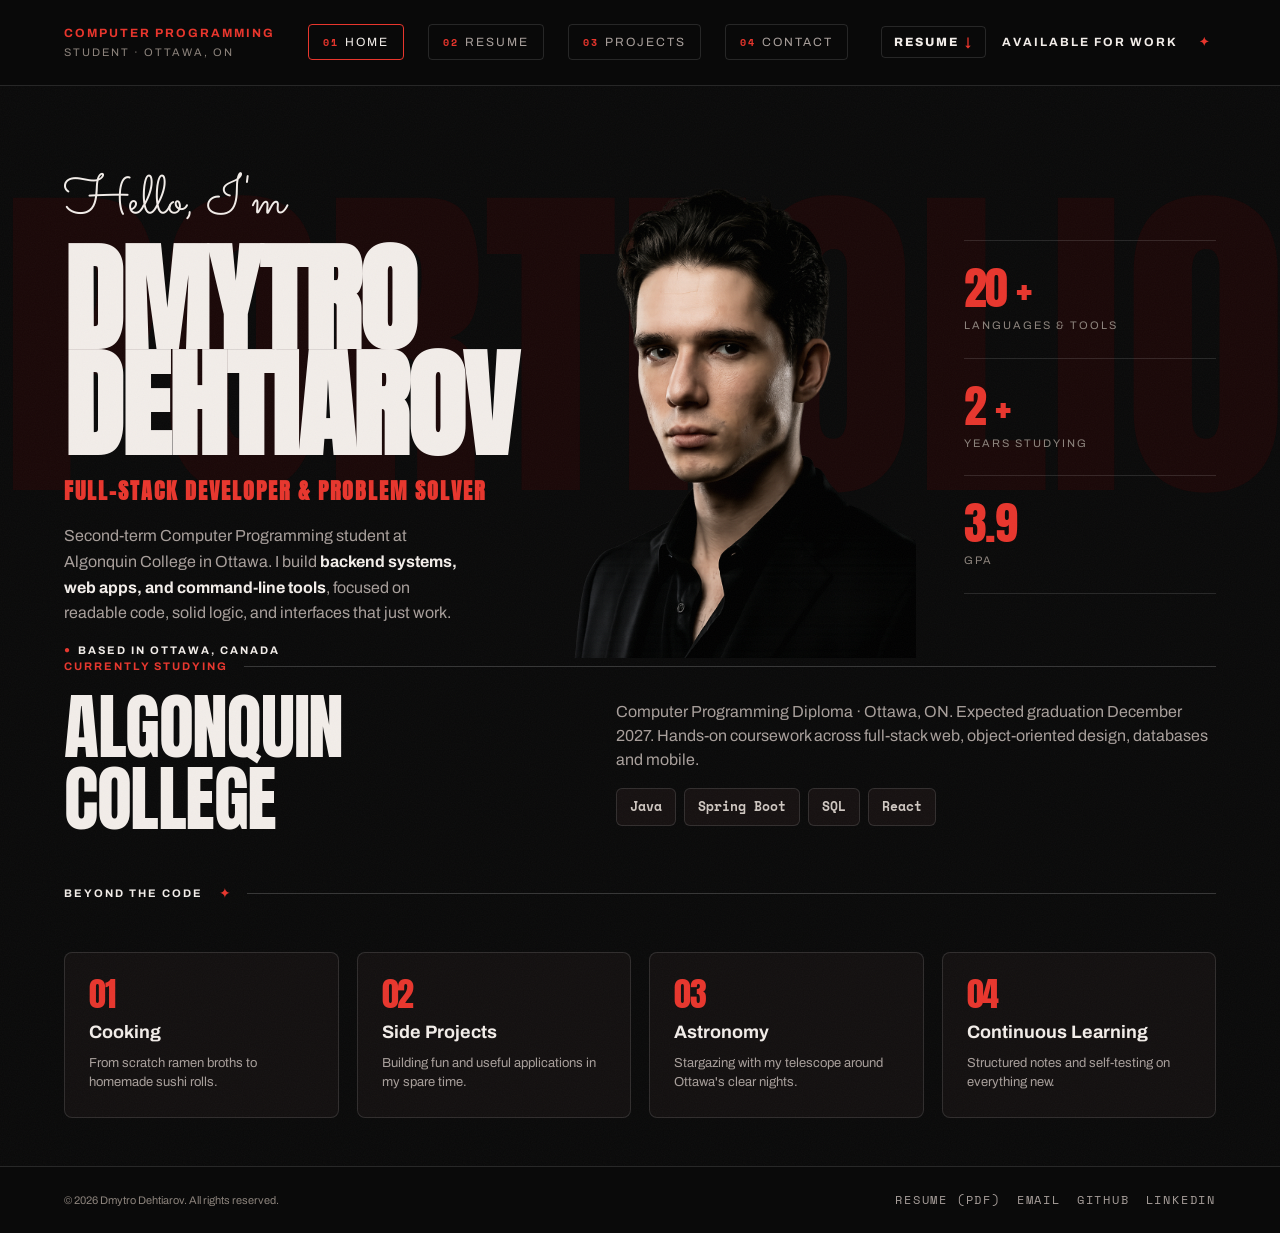
==== commit 6c6d8142: "Redesign resume as Broadsheet, unify type system site-wide - resume.html: new layout (outlined numer" ====
--- a/index.html
+++ b/index.html
@@ -4,14 +4,16 @@
     <meta charset="UTF-8">
     <meta name="viewport" content="width=device-width, initial-scale=1.0">
     <meta name="color-scheme" content="dark">
-    <title>Dmytro Dehtiarov — Full-Stack Developer Portfolio</title>
+    <title>Dmytro Dehtiarov - Full-Stack Developer Portfolio</title>
     <meta name="description" content="Portfolio of Dmytro Dehtiarov, a Computer Programming student at Algonquin College in Ottawa. Full-stack projects built with JavaScript, Java, Python and SQL.">
     <meta property="og:title" content="Dmytro Dehtiarov — Full-Stack Developer Portfolio">
     <meta property="og:description" content="Computer Programming student at Algonquin College. I build clean, responsive web apps and command-line tools.">
     <meta property="og:type" content="website">
     <meta property="og:image" content="images/Header_img.png">
     <link rel="icon" type="image/svg+xml" href="favicon.svg">
-    <link href="https://fonts.googleapis.com/css2?family=Anton&family=Archivo:wght@400;600;700;800&family=Sacramento&display=swap" rel="stylesheet">
+    <link rel="preconnect" href="https://fonts.googleapis.com">
+    <link rel="preconnect" href="https://fonts.gstatic.com" crossorigin>
+    <link href="https://fonts.googleapis.com/css2?family=Anton&family=Archivo:wght@400;600;700;800&family=Sacramento&family=Space+Mono:wght@400;700&display=swap" rel="stylesheet">
     <link rel="stylesheet" href="css/styles.css">
 </head>
 <body>
@@ -51,8 +53,10 @@
 
     <main>
 
+        <div class="page-grain" aria-hidden="true"></div>
+
         <!-- ===== HERO SECTION ===== -->
-        <section class="hero">
+        <section class="hero reveal">
             <div class="container hero-inner">
                 <span class="hero-word uppercase">portfolio</span>
 
@@ -79,11 +83,11 @@
                 <!-- Quick stats, shown as a stacked list -->
                 <div class="hero-stats">
                     <div class="stat">
-                        <span class="stat-number">8+</span>
+                        <span class="stat-number">20 +</span>
                         <span class="stat-label uppercase">Languages &amp; Tools</span>
                     </div>
                     <div class="stat">
-                        <span class="stat-number">2+</span>
+                        <span class="stat-number">2 +</span>
                         <span class="stat-label uppercase">Years Studying</span>
                     </div>
                     <div class="stat">
@@ -95,7 +99,7 @@
         </section>
 
         <!-- ===== COLLEGE SECTION ===== -->
-        <section class="college">
+        <section class="college reveal reveal-09">
             <div class="container">
                 <div class="section-label">
                     <h2 class="uppercase">Currently studying</h2>
@@ -106,12 +110,12 @@
                         <a href="https://www.algonquincollege.com" target="_blank" rel="noopener noreferrer" class="uppercase">Algonquin<br>College</a>
                     </div>
                     <div class="college-info">
-                        <p>Computer Programming Diploma · Ottawa, ON. Expected graduation 2028. Handson coursework across full-stack web, object-oriented design, databases and mobile.</p>
+                        <p>Computer Programming Diploma · Ottawa, ON. Expected graduation December 2027. Hands-on coursework across full-stack web, object-oriented design, databases and mobile.</p>
                         <ul class="skill-list">
                             <li class="skill-chip">Java</li>
-                            <li class="skill-chip">Design Patterns</li>
-                            <li class="skill-chip">Web Dev</li>
-                            <li class="skill-chip">Databases</li>
+                            <li class="skill-chip">Spring Boot</li>
+                            <li class="skill-chip">SQL</li>
+                            <li class="skill-chip">React</li>
                         </ul>
                     </div>
                 </div>
@@ -119,7 +123,7 @@
         </section>
 
         <!-- ===== HOBBIES SECTION ===== -->
-        <section class="hobbies">
+        <section class="hobbies reveal reveal-16">
             <div class="container">
                 <div class="section-label">
                     <h2 class="uppercase white-color">Beyond the code</h2>
@@ -166,7 +170,7 @@
                 <a href="Dmytro_Dehtiarov_resume.pdf" download>Resume (PDF)</a>
                 <a href="mailto:degtyarev.dmitry02@gmail.com">Email</a>
                 <a href="https://github.com/dmytro-dehtiarov" target="_blank" rel="noopener noreferrer">GitHub</a>
-                <a href="https://www.linkedin.com/in/dmytro-dehtiarov-7aa991253/" target="_blank" rel="noopener noreferrer">LinkedIn</a>
+                <a href="https://www.linkedin.com/in/dmytro-dehtiarov/" target="_blank" rel="noopener noreferrer">LinkedIn</a>
             </div>
         </div>
     </footer>
--- a/css/styles.css
+++ b/css/styles.css
@@ -11,6 +11,7 @@
     --color-background: #0a0a0a;
     --color-background-nav: rgba(10, 10, 10, 0.85);
     --color-surface: #131010;
+    --color-surface-alt: #0f0d0d;
     --color-input-fill: #161111;
     --color-accent: #e8362d;
     --color-accent-hover: #ff4a40;
@@ -23,10 +24,16 @@
     --color-hero-word: #1a0808;
     --color-chip-text: #cfc7c1;
 
+    /* Broadsheet (resume v5) additions */
+    --color-border-strong: rgba(255, 255, 255, 0.16);
+    --color-rule-heavy: #f2ede9;
+    --color-numeral-ghost: rgba(242, 237, 233, 0.32);
+
     /* Fonts */
     --font-display: 'Anton', sans-serif;
     --font-body: 'Archivo', sans-serif;
     --font-accent: 'Sacramento', cursive;
+    --font-mono: 'Space Mono', monospace;
 
     /* Anton — Display/Headings */
     --fs-name: 118px;
@@ -54,6 +61,25 @@
     /* Sacramento — Script */
     --fs-script: 54px;
 
+    /* Space Mono — machine-readable metadata */
+    --fs-mono-meta: 13px;
+    --fs-mono-label: 12px;
+
+    /* Broadsheet (resume v5) — Anton */
+    --fs-broadsheet-title: 212px;
+    --fs-row-numeral: 112px;
+    --fs-fact-number: 76px;
+    --fs-row-title: 36px;
+
+    /* Broadsheet (resume v5) — Archivo */
+    --fs-name-lockup: 26px;
+    --fs-entry-title: 20px;
+    --fs-summary-lead: 17px;
+    --fs-summary-sub: 15px;
+    --fs-row-desc: 15px;
+    --fs-body-alt: 14px;
+    --fs-footer-note: 13px;
+
     /* Letter spacing */
     --ls-display: -1.5px;
     --ls-label: 2px;
@@ -73,6 +99,25 @@
     /* Gaps */
     --gap-hobbies: 18px;
     --gap-projects: 56px;
+
+    /* Broadsheet (resume v5) — layout. The left gutter is .container's own
+       64px padding + .resume-section's 40px = 104px; the rail rides on the
+       same edge via .container::before, left: var(--container-padding).
+       No separate gutter/rail tokens needed. */
+    --space-section-top: 54px;
+    --space-row-y: 26px;
+    --space-row-gap: 24px;
+    --space-title-gap: 56px;
+
+    /* Broadsheet (resume v5) — borders, radii, effects */
+    --radius-control: 6px;
+    --rule-hairline: 1px solid rgba(255, 255, 255, 0.12);
+    --rule-section: 1px solid rgba(255, 255, 255, 0.16);
+    --rule-open: 3px solid #f2ede9;
+    --stroke-numeral: 1.5px;
+    --ease-reveal: cubic-bezier(.2, .7, .2, 1);
+    --dur-reveal: .7s;
+    --dur-hover: .2s;
 }
 
 /* ===== Reset ===== */
@@ -82,12 +127,22 @@
     box-sizing: border-box;
 }
 
+/* Matches body's background on the canvas itself, so short pages (contact,
+   404) don't reveal a different colour than long pages (resume) in the
+   overscroll/rubber-band area, or before body's own box has painted. */
+html {
+    background-color: var(--color-background);
+}
+
 body {
     background-color: var(--color-background);
+    min-height: 100vh;
     color: var(--color-text-body);
     font-family: var(--font-body);
     font-weight: 400;
     line-height: 1.5;
+    -webkit-font-smoothing: antialiased;
+    -moz-osx-font-smoothing: grayscale;
 }
 
 /* ===== Utility ===== */
@@ -101,6 +156,10 @@
     text-decoration: none;
     cursor: pointer;
     transition: color 0.2s ease;
+}
+
+.link-underline {
+    text-decoration: underline;
 }
 
 .link-plain:hover {
@@ -146,7 +205,22 @@
 }
 
 main {
+    position: relative;
+    max-width: var(--container-max);
+    margin-inline: auto;
     padding-top: var(--header-height);
+}
+
+/* Print-grain texture, decorative, ignores pointer events. First child of
+   <main> on every page; main's own position:relative above gives it its
+   positioning context, so it covers exactly that page's content box. */
+.page-grain {
+    position: absolute;
+    inset: 0;
+    z-index: 9;
+    pointer-events: none;
+    opacity: 0.035;
+    background-image: url("data:image/svg+xml;utf8,<svg xmlns='http://www.w3.org/2000/svg' width='140' height='140'><filter id='n'><feTurbulence type='fractalNoise' baseFrequency='0.85' numOctaves='3'/></filter><rect width='140' height='140' filter='url(%23n)'/></svg>");
 }
 
 nav {
@@ -228,6 +302,7 @@
 }
 
 .nav-num {
+    font-family: var(--font-mono);
     color: var(--color-accent);
     font-weight: 700;
     font-size: var(--fs-nav-num);
@@ -266,6 +341,8 @@
     border: 1px solid var(--color-border);
     border-radius: 4px;
     padding: 6px 12px;
+    font-family: var(--font-body);
+    font-weight: 800;
     font-size: var(--fs-nav);
     transition: border-color 0.2s ease, color 0.2s ease;
 }
@@ -523,18 +600,16 @@
     background: var(--color-input-fill);
     border: 1px solid var(--color-border);
     color: var(--color-chip-text);
-    padding: 8px 16px;
+    padding: 8px 13px;
     border-radius: 6px;
-    font-size: var(--fs-label);
+    font-family: var(--font-mono);
+    font-size: var(--fs-mono-meta);
     font-weight: 700;
-    text-transform: uppercase;
-    letter-spacing: var(--ls-label);
-    transition: border-color 0.2s ease, transform 0.2s ease;
+    transition: border-color 0.2s ease;
 }
 
 .skill-chip:hover {
     border-color: var(--color-accent);
-    transform: translateY(-4px);
 }
 
 /* ===== Hobbies Section ===== */
@@ -594,14 +669,20 @@
     line-height: 1.5;
 }
 
-/* ===== Page Title ===== */
-/* Generic heading block for interior pages that don't have a hero section
-   (e.g. the "resume" title on resume.html). Kept separate from .hero-content /
-   .hero-name so pages outside the hero don't borrow hero-specific class names. */
+/* ===== Page Title (404) ===== */
+/* Generic heading block for interior pages without a hero section — currently
+   only 404.html. (The resume page has its own Broadsheet title block below.) */
 .page-title-block {
     display: flex;
     flex-direction: column;
     gap: var(--space-sm);
+}
+
+.page-title-block p {
+    margin-top: var(--space-sm);
+    font-size: var(--fs-body);
+    color: var(--color-text-body);
+    max-width: 480px;
 }
 
 .page-title {
@@ -613,163 +694,17 @@
     line-height: 0.9;
 }
 
-/* ===== Resume Page ===== */
-.resume {
-    padding: var(--space-lg) 0 var(--space-lg);
-}
-
-.resume .container {
-    display: flex;
-    align-items: flex-start;
-    justify-content: space-between;
-    flex-wrap: wrap;
-    gap: var(--space-lg);
-}
-
-.resume-content {
-    border-top: 1px solid var(--color-border);
+main > section.resume {
     padding: var(--space-xl) 0;
 }
 
 /* ===== Split Grid ===== */
-/* Generic 2-column layout (used by the resume education/experience columns
-   and the contact form/side-panel layout — same structure, different content). */
+/* Generic 2-column layout, used by the contact form/side-panel layout. */
 .split-grid {
     display: grid;
     grid-template-columns: 1fr 1.05fr;
     gap: var(--space-lg);
-}
-
-.education {
-    border-right: 1px solid var(--color-border);
-}
-
-.education > .red-tag,
-.experience > .red-tag {
-    display: block;
-    margin-bottom: var(--space-sm);
-}
-
-.skills-block {
-    margin-top: var(--space-lg);
-}
-
-.skills-block > .red-tag {
-    display: block;
-    margin-bottom: var(--space-sm);
-}
-
-/* Sub-groups within Skills (Languages, Frameworks, Databases, etc.) —
-   .skill-group-label reuses .muted-subtitle's generic caption style. */
-.skill-group {
-    margin-top: var(--space-sm);
-}
-
-.skill-group:first-child {
-    margin-top: 0;
-}
-
-.skill-group-label {
-    display: block;
-    margin-bottom: 8px;
-}
-
-.skills-assets {
-    margin-top: var(--space-sm);
-    font-size: var(--fs-body-sm);
-    color: var(--color-text-body);
-    line-height: 1.5;
-}
-
-/* ===== Resume Rows (education / experience items) ===== */
-.resume-row {
-    display: flex;
-    align-items: flex-start;
-    justify-content: space-between;
-    gap: var(--space-md);
-    padding: var(--space-md) 0;
-}
-
-/* Adds a divider between rows, but skips the first one */
-.resume-row + .resume-row {
-    border-top: 1px solid var(--color-border);
-}
-
-.edu-title,
-.exp-title {
-    font-size: var(--fs-card-heading);
-    font-weight: 700;
-    color: var(--color-text-primary);
-}
-
-.edu-institution {
-    font-size: var(--fs-body-sm);
-    color: var(--color-text-muted);
-    margin-top: 4px;
-}
-
-.edu-coursework {
-    font-size: var(--fs-caption);
-    color: var(--color-text-body);
-    line-height: 1.5;
-    margin-top: 8px;
-    max-width: 480px;
-}
-
-.edu-year,
-.exp-date {
-    font-size: var(--fs-body-sm);
-    font-weight: 700;
-    color: var(--color-accent);
-    white-space: nowrap;
-    flex-shrink: 0;
-    padding-right: var(--space-sm);
-}
-
-.exp-date {
-    font-weight: 400;
-    color: var(--color-text-muted);
-}
-
-.exp-number {
-    font-family: var(--font-display);
-    font-size: var(--fs-index-num);
-    color: var(--color-accent);
-    line-height: 1;
-    letter-spacing: var(--ls-display);
-    flex-shrink: 0;
-}
-
-.exp-body {
-    flex: 1;
-}
-
-.exp-company {
-    font-size: var(--fs-body-sm);
-    font-weight: 600;
-    color: var(--color-accent);
-    margin-top: 2px;
-}
-
-.exp-desc {
-    font-size: var(--fs-body-sm);
-    color: var(--color-text-body);
-    line-height: 1.5;
-    margin-top: 8px;
-    max-width: 480px;
-}
-
-/* ===== Resume Contact Bar ===== */
-.resume-contact {
-    border-top: 1px solid var(--color-border);
-    padding: var(--space-md) 0;
-}
-
-.resume-contact-list {
-    display: flex;
-    flex-wrap: wrap;
-    list-style: none;
-    gap: var(--space-lg);
+    align-items: stretch;
 }
 
 .contact-item {
@@ -787,8 +722,12 @@
     display: flex;
     align-items: center;
     justify-content: center;
-    font-size: 16px;
     flex-shrink: 0;
+}
+
+.contact-icon svg {
+    width: 18px;
+    height: 18px;
 }
 
 .contact-label {
@@ -802,9 +741,21 @@
 
 .contact-value {
     display: block;
-    font-size: var(--fs-body-sm);
+    font-size: 14px;
     font-weight: 700;
     color: var(--color-text-primary);
+}
+
+.contact-value-secondary {
+    font-size: var(--fs-caption);
+    font-weight: 400;
+    color: var(--color-text-muted);
+    margin-top: 2px;
+}
+
+.contact-value-tag {
+    font-family: var(--font-body);
+    text-transform: uppercase;
 }
 
 /* ===== Projects Page ===== */
@@ -871,11 +822,11 @@
 .project-num-bg {
     position: absolute;
     top: -20px;
-    right: 0;
+    right: -28px;
     z-index: 0;
     font-family: var(--font-display);
     font-size: var(--fs-project-num);
-    color: rgba(255, 255, 255, 0.06);
+    color: rgba(255, 255, 255, 0.045);
     line-height: 1;
     pointer-events: none;
     user-select: none;
@@ -886,6 +837,9 @@
     z-index: 1;
     display: block;
     margin-bottom: var(--space-sm);
+    font-family: var(--font-mono);
+    font-size: var(--fs-mono-label);
+    color: var(--color-text-body);
 }
 
 .project-title {
@@ -896,6 +850,17 @@
     color: var(--color-text-primary);
     letter-spacing: var(--ls-display);
     line-height: 1;
+}
+
+.project-title a {
+    color: inherit;
+    text-decoration: none;
+    transition: color 0.2s ease;
+}
+
+.project-title a:hover,
+.project-title a:focus-visible {
+    color: var(--color-accent);
 }
 
 .project-subtitle {
@@ -980,23 +945,23 @@
     display: flex;
     align-items: center;
     gap: var(--space-sm);
-    font-family: var(--font-display);
+    font-family: var(--font-mono);
 }
 
 .pager-current {
-    font-size: var(--fs-pager-num);
-    color: var(--color-accent);
+    font-size: 14px;
+    font-weight: 700;
+    color: var(--color-accent-hover);
 }
 
 .pager-total {
-    font-size: var(--fs-pager-num);
+    font-size: 14px;
     color: var(--color-text-muted);
 }
 
-.pager-track .section-label-line {
-    flex: none;
-    width: 60px;
-    min-width: 0;
+.pager-sep {
+    font-size: 14px;
+    color: #8c837c;
 }
 
 /* ===== Contact Page ===== */
@@ -1105,8 +1070,9 @@
     color: var(--color-text-primary);
     border: none;
     border-radius: 6px;
+    font-family: var(--font-body);
     font-size: var(--fs-label);
-    font-weight: 700;
+    font-weight: 800;
     text-transform: uppercase;
     letter-spacing: var(--ls-label);
     cursor: pointer;
@@ -1165,6 +1131,565 @@
     border-top: 1px solid var(--color-border);
 }
 
+/* ===== Resume — Broadsheet (v5) ===== */
+/* Header and footer are untouched here on purpose — they stay on the site's
+   normal symmetric 64px .container padding, same as every other page. The
+   body's own asymmetric gutter (104px/64px) comes entirely from
+   .resume-section below, layered on top of .container's native padding. */
+
+/* Availability strip: outer section only carries the border rule and
+   vertical padding; .container + .resume-section give it the same gutter
+   as the rest of the body. */
+.resume-availability {
+    border-top: var(--rule-hairline);
+    padding: var(--space-md) 0;
+}
+
+.resume-availability-text {
+    display: flex;
+    align-items: center;
+    gap: 14px;
+    font-family: var(--font-body);
+    font-weight: 600;
+    font-size: 14px;
+    color: var(--color-chip-text);
+}
+
+.resume-availability-star {
+    color: var(--color-accent);
+    font-size: 15px;
+}
+
+.bs-availability-divider {
+    width: 1px;
+    height: 16px;
+    background: var(--color-border-strong);
+}
+
+/* Rotated edge label. A real element (not generated content) so it stays
+   cleanly out of the accessibility tree via aria-hidden. Anchored directly
+   to <main> (.resume-broadsheet), which is capped/centered at the same
+   1440px box as every .container below, so left:22px sits just left of the
+   rail line drawn per-section by .container::before. */
+.broadsheet-rail-label {
+    position: absolute;
+    top: 360px;
+    left: 22px;
+    z-index: 3;
+    font-family: var(--font-mono);
+    font-size: var(--fs-mono-label);
+    letter-spacing: 3px;
+    text-transform: uppercase;
+    color: var(--color-text-body);
+    transform: rotate(-90deg);
+    transform-origin: left top;
+    white-space: nowrap;
+}
+
+/* Vertical rail: drawn as a hairline on each body section's own .container,
+   at left: var(--container-padding) — the exact edge the header/footer nav
+   already sit on. No absolutely-positioned rail element, no separate rail
+   token; it inherits the site's existing --container-padding breakpoints
+   (1024px/768px) for free. */
+.page-resume main .container {
+    position: relative;
+}
+
+.page-resume main .container::before {
+    content: '';
+    position: absolute;
+    left: var(--container-padding);
+    top: 0;
+    bottom: 0;
+    width: 1px;
+    background: var(--color-border);
+}
+
+/* The spec's 104px left gutter = .container's own 64px padding + this 40px.
+   Right stays at the container's native padding (no separate right-gutter
+   token). */
+.page-resume .resume-section {
+    padding-left: 40px;
+}
+
+.reveal {
+    animation: cc-rise var(--dur-reveal) var(--ease-reveal) both;
+}
+
+/* Stagger steps for the choreographed reveal, used across index.html,
+   resume.html, projects.html and contact.html so the delay doesn't have to
+   be set inline per element. Named by their delay value, not by position,
+   since different pages use different subsets of the sequence. */
+.reveal-08 { animation-delay: .08s; }
+.reveal-09 { animation-delay: .09s; }
+.reveal-16 { animation-delay: .16s; }
+.reveal-22 { animation-delay: .22s; }
+.reveal-28 { animation-delay: .28s; }
+.reveal-34 { animation-delay: .34s; }
+
+@keyframes cc-rise {
+    from { opacity: 0; transform: translateY(26px); }
+    to   { opacity: 1; transform: none; }
+}
+
+@media (prefers-reduced-motion: reduce) {
+    .reveal { animation: none; }
+}
+
+/* Title block */
+.bs-title {
+    position: relative;
+    padding: 52px 0 0;
+}
+
+.bs-kicker {
+    display: block;
+    font-family: var(--font-mono);
+    font-size: var(--fs-mono-label);
+    letter-spacing: 2.5px;
+    text-transform: uppercase;
+    color: var(--color-accent-hover);
+}
+
+.bs-title-grid {
+    display: grid;
+    grid-template-columns: 1fr 470px;
+    gap: var(--space-title-gap);
+    align-items: start;
+    margin-top: 22px;
+}
+
+.bs-headline {
+    font-family: var(--font-display);
+    font-size: var(--fs-broadsheet-title);
+    line-height: .76;
+    letter-spacing: var(--ls-display);
+    text-transform: uppercase;
+    color: var(--color-text-primary);
+}
+
+.bs-name {
+    font-family: var(--font-body);
+    font-weight: 800;
+    font-size: var(--fs-name-lockup);
+    letter-spacing: 9px;
+    text-transform: uppercase;
+    color: var(--color-accent);
+    margin-top: -4px;
+}
+
+.bs-summary {
+    padding-top: 14px;
+}
+
+.bs-summary p {
+    font-size: var(--fs-summary-lead);
+    line-height: 1.6;
+    color: var(--color-chip-text);
+}
+
+.bs-summary p + p {
+    font-size: var(--fs-summary-sub);
+    line-height: 1.65;
+    color: var(--color-text-muted);
+    margin-top: 18px;
+}
+
+/* Facts band — inverted, not flooded. Small bold text does not survive
+   sitting directly on saturated red at any weight/size worth using, so
+   nothing here is black-or-near-black-on-coral any more: dark surface
+   background, coral numerals, the site's normal caption colour for the
+   labels. The colour event that the flood used to carry moves to the
+   border-top instead — still one coral mark, just not painted under text.
+   Same pattern as .resume-skills-section/.bs-colophon: outer section
+   carries the background full-bleed, .container/.resume-section inside
+   holds the grid. */
+.bs-facts {
+    background: var(--color-surface-alt);
+    border-top: 3px solid var(--color-accent);
+    border-bottom: var(--rule-hairline);
+    margin-top: 46px;
+    padding: 34px 0;
+}
+
+.bs-facts-grid {
+    display: grid;
+    grid-template-columns: repeat(4, 1fr);
+    gap: 32px;
+}
+
+.bs-fact-num {
+    display: block;
+    font-family: var(--font-display);
+    font-size: var(--fs-fact-number);
+    line-height: .9;
+    letter-spacing: -3px;
+    color: var(--color-accent);
+}
+
+.bs-fact-label {
+    display: block;
+    font-family: var(--font-body);
+    font-weight: 600;
+    font-size: 12px;
+    letter-spacing: 0.5px;
+    color: var(--color-text-body);
+    margin-top: 5px;
+}
+
+/* Section headers: § 01 — Selected work, etc. */
+.bs-section {
+    padding: var(--space-section-top) 0 0;
+}
+
+.bs-section-head {
+    display: flex;
+    align-items: baseline;
+    gap: 20px;
+    margin-bottom: 6px;
+}
+
+.bs-section-label {
+    font-family: var(--font-mono);
+    font-size: var(--fs-mono-label);
+    letter-spacing: 2.5px;
+    text-transform: uppercase;
+    color: var(--color-accent-hover);
+    white-space: nowrap;
+}
+
+.bs-section-line {
+    flex: 1 1 auto;
+    height: 1px;
+    background: var(--color-border-strong);
+}
+
+.bs-section-link {
+    font-family: var(--font-mono);
+    font-size: var(--fs-mono-label);
+    letter-spacing: 1.8px;
+    text-transform: uppercase;
+    color: var(--color-text-body);
+    text-decoration: none;
+    white-space: nowrap;
+    transition: color var(--dur-hover) ease;
+}
+
+.bs-section-link:hover {
+    color: var(--color-accent-hover);
+}
+
+/* Project / experience rows — outlined numerals */
+.bs-row {
+    display: grid;
+    grid-template-columns: 190px 1fr 150px;
+    gap: var(--space-row-gap);
+    align-items: start;
+    padding: var(--space-row-y) 0;
+    border-top: var(--rule-hairline);
+}
+
+.bs-row:first-child {
+    border-top: var(--rule-open);
+}
+
+.bs-row:last-child {
+    border-bottom: var(--rule-hairline);
+}
+
+.bs-row-num {
+    font-family: var(--font-display);
+    font-size: var(--fs-row-numeral);
+    line-height: .8;
+    letter-spacing: -4px;
+    color: var(--color-accent); /* filled fallback */
+}
+
+@supports (-webkit-text-stroke: 1px red) {
+    .bs-row-num {
+        color: transparent;
+        -webkit-text-stroke: var(--stroke-numeral) var(--color-accent);
+    }
+
+    .bs-row-num--ghost {
+        -webkit-text-stroke-color: var(--color-numeral-ghost);
+    }
+}
+
+.bs-row-num--ghost {
+    color: var(--color-numeral-ghost);
+}
+
+.bs-row-title {
+    font-family: var(--font-display);
+    font-size: var(--fs-row-title);
+    line-height: 1;
+    letter-spacing: -0.5px;
+    text-transform: uppercase;
+    color: var(--color-text-primary);
+}
+
+.bs-row-stack {
+    font-family: var(--font-mono);
+    font-size: var(--fs-mono-meta);
+    color: var(--color-text-body);
+    margin-top: 9px;
+}
+
+.bs-row-desc {
+    font-size: var(--fs-row-desc);
+    line-height: 1.6;
+    color: var(--color-text-body);
+    margin-top: 12px;
+    max-width: 660px;
+}
+
+.bs-row-date {
+    font-family: var(--font-mono);
+    font-size: var(--fs-mono-meta);
+    color: var(--color-text-body);
+    text-align: right;
+}
+
+/* Education */
+.bs-edu-primary {
+    padding: 24px 0;
+    border-top: var(--rule-open);
+}
+
+.bs-edu-primary,
+.bs-edu-compact {
+    display: grid;
+    grid-template-columns: 1fr 150px;
+    gap: var(--space-row-gap);
+    align-items: start;
+}
+
+.bs-edu-title {
+    font-family: var(--font-display);
+    font-size: var(--fs-row-title);
+    line-height: 1;
+    letter-spacing: -0.5px;
+    text-transform: uppercase;
+    color: var(--color-text-primary);
+}
+
+.bs-edu-institution {
+    font-size: var(--fs-body-alt);
+    color: var(--color-text-body);
+    margin-top: 9px;
+}
+
+.bs-edu-coursework {
+    font-size: var(--fs-body-alt);
+    line-height: 1.8;
+    color: var(--color-chip-text);
+    margin-top: 14px;
+    max-width: 900px;
+}
+
+.bs-edu-compact {
+    padding: 20px 0;
+    border-top: var(--rule-section);
+}
+
+.bs-edu-compact:last-child {
+    border-bottom: var(--rule-section);
+}
+
+.bs-edu-compact-head {
+    display: flex;
+    align-items: baseline;
+    gap: 16px;
+    flex-wrap: wrap;
+}
+
+.bs-edu-compact-title {
+    font-family: var(--font-body);
+    font-weight: 800;
+    font-size: var(--fs-entry-title);
+    letter-spacing: 1px;
+    text-transform: uppercase;
+    color: var(--color-text-primary);
+}
+
+.bs-edu-compact-institution {
+    font-size: var(--fs-body-alt);
+    color: var(--color-text-body);
+}
+
+.bs-edu-date {
+    font-family: var(--font-mono);
+    font-size: var(--fs-mono-meta);
+    color: var(--color-text-body);
+    text-align: right;
+}
+
+/* § 04 — Stack: colophon */
+.bs-colophon {
+    margin-top: 54px;
+    background: var(--color-surface-alt);
+    border-top: var(--rule-section);
+    padding: 40px 0 44px;
+}
+
+.bs-colophon .bs-section-head {
+    margin-bottom: 26px;
+}
+
+.bs-colophon-grid {
+    display: grid;
+    grid-template-columns: 1fr 1fr;
+    gap: 26px 64px;
+}
+
+.bs-colophon-row {
+    display: grid;
+    grid-template-columns: 150px 1fr;
+    gap: 20px;
+    align-items: baseline;
+    padding-bottom: 20px;
+    border-bottom: var(--rule-hairline);
+}
+
+.bs-colophon-label {
+    font-family: var(--font-mono);
+    font-size: var(--fs-mono-label);
+    letter-spacing: 1.8px;
+    text-transform: uppercase;
+    color: var(--color-text-body);
+}
+
+.bs-colophon-values {
+    font-size: var(--fs-body-alt);
+    line-height: 1.8;
+    color: var(--color-text-primary);
+}
+
+/* Focus states */
+body.page-resume a:focus-visible,
+body.page-resume button:focus-visible {
+    outline: 2px solid var(--color-accent-hover);
+    outline-offset: 3px;
+}
+
+/* ===== Broadsheet responsive =====
+   The gutter itself needs no breakpoints anymore — .container's own
+   padding already flexes at the site's existing 1024px/768px breakpoints
+   (see the "Tablet" / "Mobile" rules below), and .resume-section's 40px
+   stays constant on top of it. What's left here is just the broadsheet's
+   own type/grid scaling. */
+@media (max-width: 1200px) {
+    .bs-headline {
+        font-size: clamp(96px, 13vw, 212px);
+    }
+
+    .bs-title-grid {
+        grid-template-columns: 1fr 380px;
+        gap: 40px;
+    }
+
+    .bs-row {
+        grid-template-columns: 150px 1fr 130px;
+    }
+
+    .bs-row-num {
+        font-size: 88px;
+    }
+}
+
+@media (max-width: 900px) {
+    .page-resume main .container::before,
+    .broadsheet-rail-label {
+        display: none;
+    }
+
+    .bs-title-grid {
+        grid-template-columns: 1fr;
+    }
+
+    .bs-summary {
+        margin-top: 32px;
+        padding-top: 0;
+    }
+
+    .bs-facts-grid {
+        grid-template-columns: repeat(2, 1fr);
+        gap: 28px 32px;
+    }
+
+    .bs-colophon-grid {
+        grid-template-columns: 1fr;
+    }
+
+    .bs-row {
+        grid-template-columns: 100px 1fr;
+    }
+
+    .bs-row-date {
+        grid-column: 2;
+        text-align: left;
+        margin-top: 8px;
+    }
+
+    .bs-edu-primary,
+    .bs-edu-compact {
+        grid-template-columns: 1fr;
+    }
+
+    .bs-edu-date {
+        text-align: left;
+        margin-top: 8px;
+    }
+}
+
+@media (max-width: 560px) {
+    .bs-headline {
+        font-size: clamp(56px, 17vw, 96px);
+    }
+
+    .bs-name {
+        font-size: 18px;
+        letter-spacing: 5px;
+    }
+
+    .bs-facts-grid {
+        grid-template-columns: 1fr;
+    }
+
+    .bs-fact-num {
+        font-size: 56px;
+    }
+
+    .bs-row-num {
+        font-size: 64px;
+        color: var(--color-accent);
+    }
+
+    .bs-row-num--ghost {
+        color: var(--color-numeral-ghost);
+    }
+
+    @supports (-webkit-text-stroke: 1px red) {
+        .bs-row-num {
+            -webkit-text-stroke: 0;
+            color: var(--color-accent);
+        }
+
+        .bs-row-num--ghost {
+            color: var(--color-numeral-ghost);
+        }
+    }
+
+    .bs-summary p {
+        font-size: 16px;
+    }
+
+    .bs-summary p + p {
+        font-size: 14px;
+    }
+}
+
 /* ===== Footer ===== */
 footer {
     border-top: 1px solid var(--color-border);
@@ -1190,11 +1715,12 @@
 }
 
 .footer-links a {
-    font-size: var(--fs-caption);
+    font-family: var(--font-mono);
+    font-size: var(--fs-mono-label);
     color: var(--color-text-body);
     text-decoration: none;
     text-transform: uppercase;
-    letter-spacing: var(--ls-label);
+    letter-spacing: 1.8px;
     transition: color 0.2s ease;
 }
 
@@ -1286,16 +1812,6 @@
         grid-template-columns: 1fr;
     }
 
-    .page-title {
-        font-size: var(--fs-name);
-    }
-
-    .education {
-        border-right: none;
-        border-bottom: 1px solid var(--color-border);
-        padding-bottom: var(--space-lg);
-    }
-
     .project.active {
         grid-template-columns: 1fr;
     }
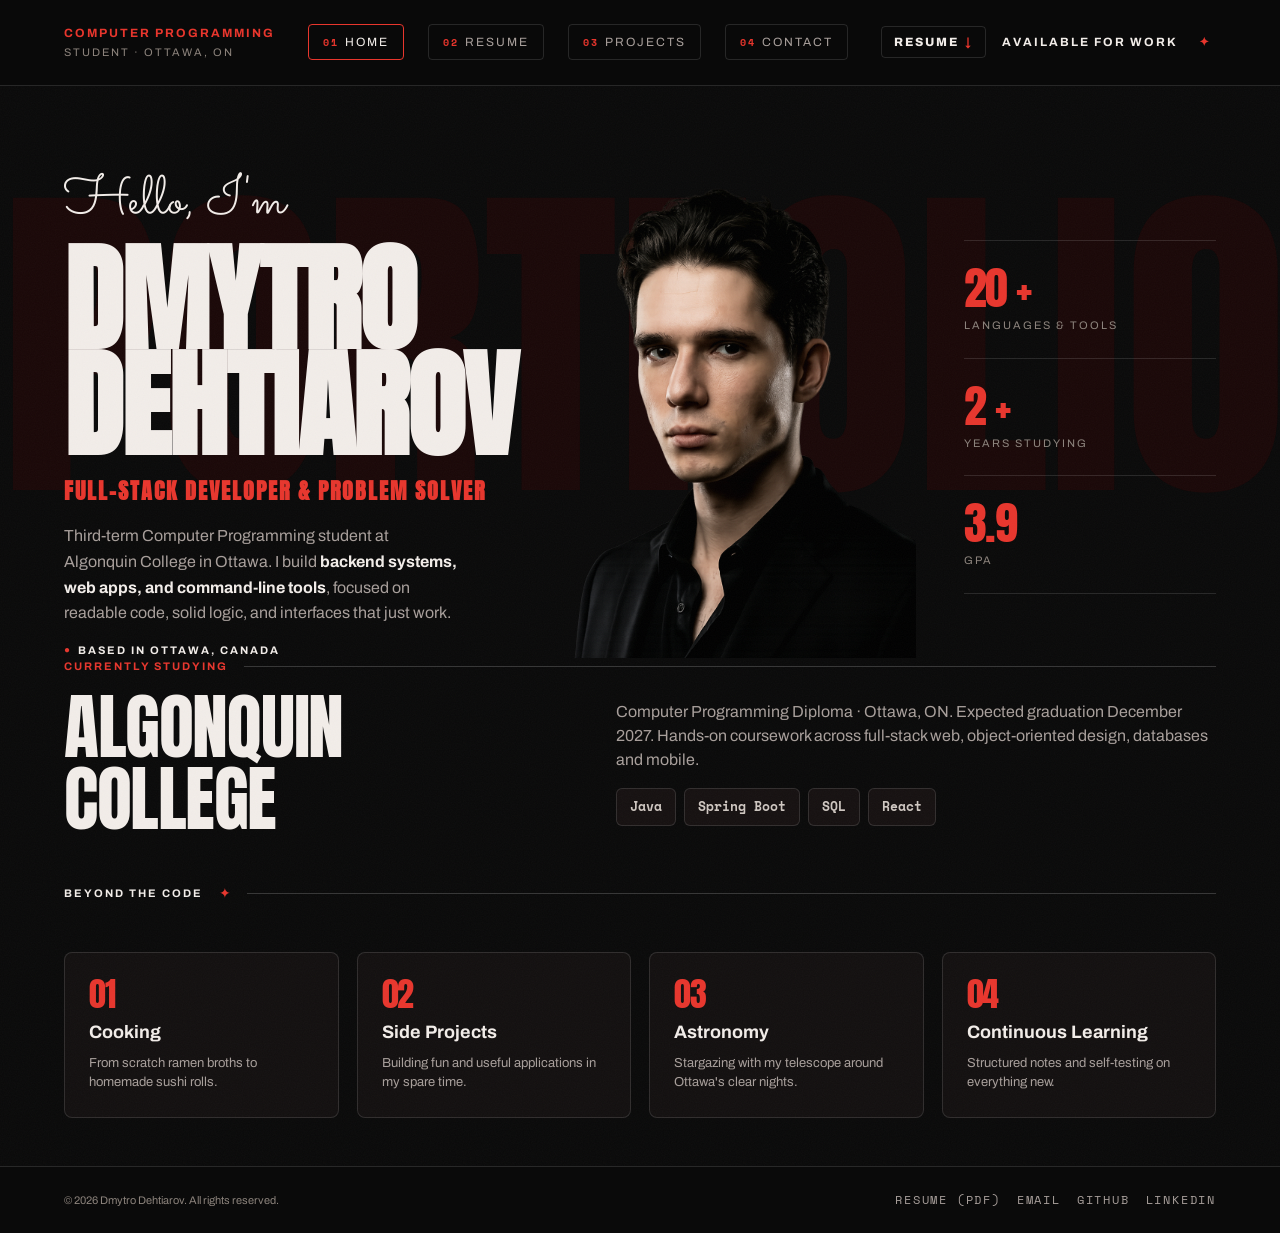
==== commit d0bf59a8: "Update student term from second to third" ====
--- a/index.html
+++ b/index.html
@@ -4,7 +4,7 @@
     <meta charset="UTF-8">
     <meta name="viewport" content="width=device-width, initial-scale=1.0">
     <meta name="color-scheme" content="dark">
-    <title>Dmytro Dehtiarov - Full-Stack Developer Portfolio</title>
+    <title>Dmytro Dehtiarov — Full-Stack Developer Portfolio</title>
     <meta name="description" content="Portfolio of Dmytro Dehtiarov, a Computer Programming student at Algonquin College in Ottawa. Full-stack projects built with JavaScript, Java, Python and SQL.">
     <meta property="og:title" content="Dmytro Dehtiarov — Full-Stack Developer Portfolio">
     <meta property="og:description" content="Computer Programming student at Algonquin College. I build clean, responsive web apps and command-line tools.">
@@ -66,7 +66,7 @@
                     <h2 class="hero-title uppercase">full-stack developer &amp; problem solver</h2>
 
                     <p>
-                        Second-term Computer Programming student at Algonquin College in Ottawa. 
+                        Third-term Computer Programming student at Algonquin College in Ottawa. 
                         I build <strong>backend systems, web apps, and command-line tools</strong>, focused on readable code, 
                         solid logic, and interfaces that just work.
                     </p>
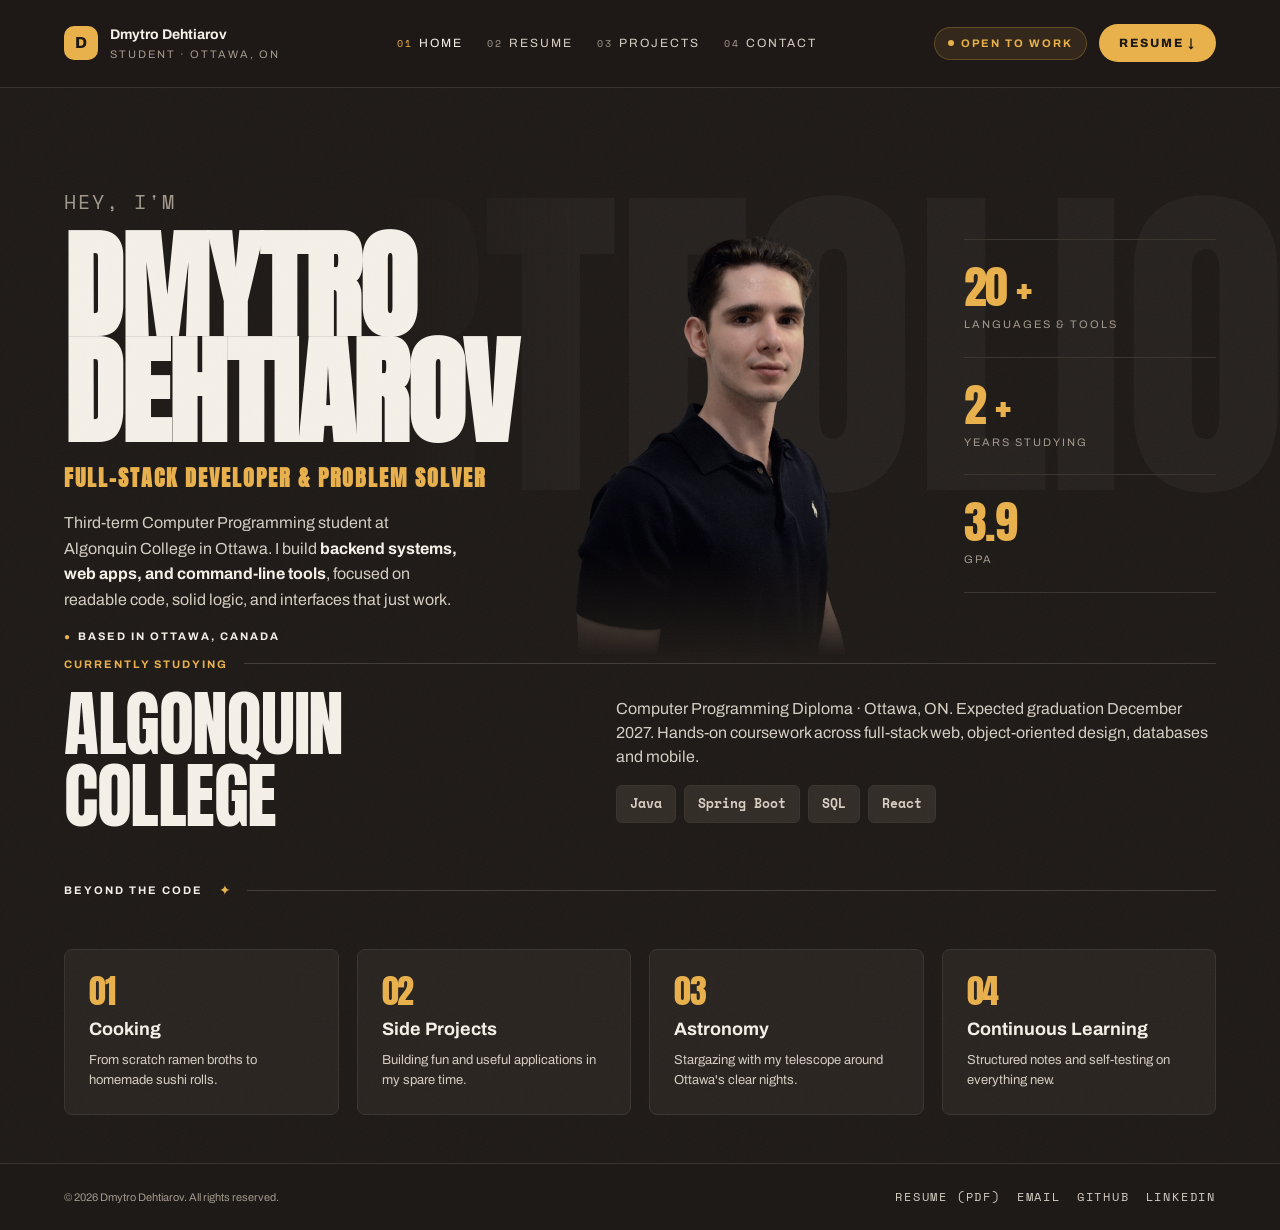
==== commit cb2a13d1: "Redesign color palette" ====
--- a/index.html
+++ b/index.html
@@ -4,7 +4,7 @@
     <meta charset="UTF-8">
     <meta name="viewport" content="width=device-width, initial-scale=1.0">
     <meta name="color-scheme" content="dark">
-    <title>Dmytro Dehtiarov — Full-Stack Developer Portfolio</title>
+    <title>Dmytro Dehtiarov - Full-Stack Developer Portfolio</title>
     <meta name="description" content="Portfolio of Dmytro Dehtiarov, a Computer Programming student at Algonquin College in Ottawa. Full-stack projects built with JavaScript, Java, Python and SQL.">
     <meta property="og:title" content="Dmytro Dehtiarov — Full-Stack Developer Portfolio">
     <meta property="og:description" content="Computer Programming student at Algonquin College. I build clean, responsive web apps and command-line tools.">
@@ -13,7 +13,7 @@
     <link rel="icon" type="image/svg+xml" href="favicon.svg">
     <link rel="preconnect" href="https://fonts.googleapis.com">
     <link rel="preconnect" href="https://fonts.gstatic.com" crossorigin>
-    <link href="https://fonts.googleapis.com/css2?family=Anton&family=Archivo:wght@400;600;700;800&family=Sacramento&family=Space+Mono:wght@400;700&display=swap" rel="stylesheet">
+    <link href="https://fonts.googleapis.com/css2?family=Anton&family=Archivo:wght@400;600;700;800&family=Space+Mono:wght@400;700&display=swap" rel="stylesheet">
     <link rel="stylesheet" href="css/styles.css">
 </head>
 <body>
@@ -23,8 +23,11 @@
         <div class="container">
             <nav>
                 <div class="header-left">
-                    <div class="red-tag uppercase">Computer programming</div>
-                    <div class="muted-subtitle uppercase">STUDENT · Ottawa, ON</div>
+                    <span class="header-avatar" aria-hidden="true">D</span>
+                    <div class="header-identity">
+                        <span class="header-name">Dmytro Dehtiarov</span>
+                        <span class="muted-subtitle uppercase">Student · Ottawa, ON</span>
+                    </div>
                 </div>
 
                 <!-- Burger toggle, only visible on mobile (see script.js) -->
@@ -42,9 +45,8 @@
                 </ul>
 
                 <div class="header-right">
-                    <a href="Dmytro_Dehtiarov_resume.pdf" download class="header-resume-link uppercase">Resume <span class="header-resume-arrow">↓</span></a>
-                    <span class="uppercase">Available for work</span>
-                    <span class="header-star">✦</span>
+                    <span class="status-pill"><span class="status-dot"></span><span class="uppercase">open to work</span></span>
+                    <a href="Dmytro_Dehtiarov_resume.pdf" download class="header-resume-link uppercase">Resume ↓</a>
                 </div>
             </nav>
         </div>
@@ -61,7 +63,7 @@
                 <span class="hero-word uppercase">portfolio</span>
 
                 <div class="hero-content">
-                    <span class="hero-greeting">Hello, I'm</span>
+                    <span class="hero-greeting uppercase">Hey, I'm</span>
                     <h1 class="hero-name uppercase">Dmytro<br>Dehtiarov</h1>
                     <h2 class="hero-title uppercase">full-stack developer &amp; problem solver</h2>
 
--- a/css/styles.css
+++ b/css/styles.css
@@ -1,38 +1,34 @@
 :root {
-    /* Tells the browser this page is intentionally dark-themed, so browsers
-       with a "force dark mode on websites" feature (Opera, Chrome/Edge on
-       Android, Samsung Internet, etc.) don't apply their own color-inversion
-       filter on top of it — that double-processing is what breaks the
-       colors/contrast in Opera. Also themes native form controls/scrollbars
-       to match. */
     color-scheme: dark;
 
-    /* Colors */
-    --color-background: #0a0a0a;
-    --color-background-nav: rgba(10, 10, 10, 0.85);
-    --color-surface: #131010;
-    --color-surface-alt: #0f0d0d;
-    --color-input-fill: #161111;
-    --color-accent: #e8362d;
-    --color-accent-hover: #ff4a40;
-    --color-success: #4caf80;
-    --color-text-primary: #f2ede9;
-    --color-text-body: #a89f9b;
-    --color-text-muted: #8c837c;
-    --color-border: rgba(255, 255, 255, 0.12);
-    --color-watermark: rgba(232, 54, 45, 0.16);
-    --color-hero-word: #1a0808;
-    --color-chip-text: #cfc7c1;
-
-    /* Broadsheet (resume v5) additions */
-    --color-border-strong: rgba(255, 255, 255, 0.16);
-    --color-rule-heavy: #f2ede9;
-    --color-numeral-ghost: rgba(242, 237, 233, 0.32);
+    /* Colors — "Warm Dark" palette, honey accent, WCAG AA verified for
+       text-primary/text-body/text-muted/accent against both
+       --color-background and --color-surface. */
+    --color-background: #1e1a17;
+    --color-background-nav: rgba(30, 26, 23, 0.9);
+    --color-surface: #292420;
+    --color-surface-alt: #322c27;
+    --color-input-fill: #322c27;
+    --color-accent: #e9b14c;
+    --color-accent-hover: #f2c169;
+    --color-success: #9cc5a1;
+    --color-error: #d98c7a;
+    --color-text-primary: #f5f0e8;
+    --color-text-body: #d6cec3;
+    --color-text-muted: #a2988c;
+    --color-border: #3b342e;
+    --color-watermark: rgba(233, 177, 76, 0.10);
+    --color-hero-word: #262220;
+    --color-chip-text: #d8cec2;
+
+    /* Broadsheet additions */
+    --color-border-strong: #4a423a;
+    --color-rule-heavy: #f5f0e8;
+    --color-numeral-ghost: rgba(245, 240, 232, 0.22);
 
     /* Fonts */
     --font-display: 'Anton', sans-serif;
     --font-body: 'Archivo', sans-serif;
-    --font-accent: 'Sacramento', cursive;
     --font-mono: 'Space Mono', monospace;
 
     /* Anton — Display/Headings */
@@ -58,9 +54,6 @@
     --fs-caption: 11px;
     --fs-input: 15px;
 
-    /* Sacramento — Script */
-    --fs-script: 54px;
-
     /* Space Mono — machine-readable metadata */
     --fs-mono-meta: 13px;
     --fs-mono-label: 12px;
@@ -100,16 +93,13 @@
     --gap-hobbies: 18px;
     --gap-projects: 56px;
 
-    /* Broadsheet (resume v5) — layout. The left gutter is .container's own
-       64px padding + .resume-section's 40px = 104px; the rail rides on the
-       same edge via .container::before, left: var(--container-padding).
-       No separate gutter/rail tokens needed. */
+    /* Broadsheet layout. */
     --space-section-top: 54px;
     --space-row-y: 26px;
     --space-row-gap: 24px;
     --space-title-gap: 56px;
 
-    /* Broadsheet (resume v5) — borders, radii, effects */
+    /* Broadsheet - borders, radii, effects */
     --radius-control: 6px;
     --rule-hairline: 1px solid rgba(255, 255, 255, 0.12);
     --rule-section: 1px solid rgba(255, 255, 255, 0.16);
@@ -132,6 +122,7 @@
    overscroll/rubber-band area, or before body's own box has painted. */
 html {
     background-color: var(--color-background);
+    overflow-x: hidden;
 }
 
 body {
@@ -265,8 +256,35 @@
 
 .header-left {
     display: flex;
+    align-items: center;
+    gap: 12px;
+}
+
+.header-avatar {
+    width: 34px;
+    height: 34px;
+    border-radius: 10px;
+    background: var(--color-accent);
+    color: var(--color-background);
+    display: flex;
+    align-items: center;
+    justify-content: center;
+    font-size: 16px;
+    font-weight: 800;
+    flex-shrink: 0;
+}
+
+.header-identity {
+    display: flex;
     flex-direction: column;
-    gap: 2px;
+    gap: 1px;
+}
+
+.header-name {
+    font-size: 14px;
+    font-weight: 700;
+    color: var(--color-text-primary);
+    white-space: nowrap;
 }
 
 .red-tag {
@@ -290,78 +308,86 @@
     display: flex;
     align-items: center;
     gap: 6px;
-    padding: 8px 14px;
-    border: 1px solid var(--color-border);
-    border-radius: 4px;
+    border: 0;
+    padding: 0;
     color: var(--color-text-body);
     text-decoration: none;
     font-size: var(--fs-nav);
     text-transform: uppercase;
     letter-spacing: var(--ls-label);
-    transition: border-color 0.2s ease, color 0.2s ease;
+    transition: color 0.2s ease;
 }
 
 .nav-num {
     font-family: var(--font-mono);
-    color: var(--color-accent);
-    font-weight: 700;
+    color: var(--color-text-muted);
+    font-weight: 400;
     font-size: var(--fs-nav-num);
-}
-
-.nav-links a.active {
-    border-color: var(--color-accent);
-    color: var(--color-text-primary);
-}
-
+    transition: color 0.2s ease;
+}
+
+.nav-links a.active,
 .nav-links a:hover {
-    border-color: var(--color-accent-hover);
-    color: var(--color-text-primary);
+    color: var(--color-text-primary);
+}
+
+.nav-links a.active .nav-num,
+.nav-links a:hover .nav-num {
+    color: var(--color-accent);
 }
 
 .header-right {
     display: flex;
     align-items: center;
-    gap: var(--space-sm);
+    gap: 12px;
     color: var(--color-text-primary);
     font-size: var(--fs-label);
     font-weight: 700;
-    text-transform: uppercase;
-    letter-spacing: var(--ls-label);
-}
-
-/* Resume PDF download button, shown next to the "Available for work" badge.
-   Only visible ≥1024px (header-right is hidden below that) — the footer's
-   "Resume (PDF)" link covers tablet/mobile so it's always reachable. */
+}
+
+/* Status badge, shown next to the resume button. */
+.status-pill {
+    display: inline-flex;
+    align-items: center;
+    gap: 7px;
+    padding: 7px 13px;
+    border-radius: 100px;
+    background: var(--color-watermark);
+    border: 1px solid rgba(233, 177, 76, 0.26);
+    color: var(--color-accent);
+    font-size: var(--fs-caption);
+}
+
+.status-dot {
+    width: 6px;
+    height: 6px;
+    border-radius: 50%;
+    background: var(--color-accent);
+    display: inline-block;
+    animation: pulse 2s ease-in-out infinite;
+}
+
+/* Resume PDF download button, shown next to the status badge. Only visible
+   ≥1024px (header-right is hidden below that) - the footer's "Resume (PDF)"
+   link covers tablet/mobile so it's always reachable. */
 .header-resume-link {
     display: inline-flex;
     align-items: center;
     gap: 6px;
-    color: var(--color-text-primary);
+    color: var(--color-background);
     text-decoration: none;
-    border: 1px solid var(--color-border);
-    border-radius: 4px;
-    padding: 6px 12px;
+    border: 0;
+    border-radius: 100px;
+    padding: 10px 20px;
+    background: var(--color-accent);
     font-family: var(--font-body);
     font-weight: 800;
     font-size: var(--fs-nav);
-    transition: border-color 0.2s ease, color 0.2s ease;
+    transition: background-color 0.2s ease;
 }
 
 .header-resume-link:hover {
-    border-color: var(--color-accent-hover);
-    color: var(--color-accent);
-}
-
-.header-resume-arrow {
-    color: var(--color-accent);
-}
-
-.header-star {
-    color: var(--color-accent);
-    display: inline-block;
-    vertical-align: middle;
-    animation: pulse 2s ease-in-out infinite;
-    margin: 0 5px;
+    background: var(--color-accent-hover);
 }
 
 /* ===== Hero Section ===== */
@@ -398,6 +424,10 @@
     line-height: 1;
     pointer-events: none;
     user-select: none;
+    /* Kills the word over the name column (left ~30%) so it stops reading
+       through the headline; still shows as texture behind the photo/stats. */
+    -webkit-mask-image: linear-gradient(to right, transparent 0, transparent 30%, black 45%, black 100%);
+    mask-image: linear-gradient(to right, transparent 0, transparent 30%, black 45%, black 100%);
 }
 
 .hero-content {
@@ -410,10 +440,9 @@
 
 .hero-greeting {
     display: block;
-    font-family: var(--font-accent);
-    font-size: var(--fs-script);
-    line-height: 1;
-    color: var(--color-text-primary);
+    font-family: var(--font-mono);
+    font-size: var(--fs-entry-title);
+    color: var(--color-text-muted);
 }
 
 .hero-name {
@@ -480,6 +509,8 @@
     object-fit: cover;
     object-position: center top;
     display: block;
+    -webkit-mask-image: linear-gradient(to bottom, black 0, black calc(100% - 110px), transparent 100%);
+    mask-image: linear-gradient(to bottom, black 0, black calc(100% - 110px), transparent 100%);
 }
 
 /* ===== Hero Stats ===== */
@@ -539,7 +570,7 @@
     flex: 1 1 auto;
     height: 1px;
     min-width: 40px;
-    background: rgba(255, 255, 255, 0.18);
+    background: rgba(245, 240, 232, 0.16);
 }
 
 /* ===== College Section ===== */
@@ -670,7 +701,7 @@
 }
 
 /* ===== Page Title (404) ===== */
-/* Generic heading block for interior pages without a hero section — currently
+/* Generic heading block for interior pages without a hero section - currently
    only 404.html. (The resume page has its own Broadsheet title block below.) */
 .page-title-block {
     display: flex;
@@ -686,7 +717,7 @@
 }
 
 .page-title {
-    font-size: var(--fs-page-title);
+    font-size: clamp(48px, 12vw, var(--fs-page-title));
     font-family: var(--font-display);
     color: var(--color-text-primary);
     letter-spacing: var(--ls-display);
@@ -980,7 +1011,7 @@
 
 .contact-heading {
     font-family: var(--font-display);
-    font-size: var(--fs-page-title-lg);
+    font-size: clamp(48px, 12vw, var(--fs-page-title-lg));
     letter-spacing: var(--ls-display);
     line-height: 0.9;
 }
@@ -1046,13 +1077,13 @@
 
 .form-field.invalid input,
 .form-field.invalid textarea {
-    border-color: var(--color-accent);
+    border-color: var(--color-error);
 }
 
 .field-error {
     display: none;
     font-size: var(--fs-caption);
-    color: var(--color-accent-hover);
+    color: var(--color-error);
 }
 
 .form-field.invalid .field-error {
@@ -1103,7 +1134,7 @@
 }
 
 .form-status.error {
-    color: var(--color-accent-hover);
+    color: var(--color-error);
 }
 
 .contact-side {
@@ -1131,8 +1162,8 @@
     border-top: 1px solid var(--color-border);
 }
 
-/* ===== Resume — Broadsheet (v5) ===== */
-/* Header and footer are untouched here on purpose — they stay on the site's
+/* ===== Resume - Broadsheet ===== */
+/* Header and footer are untouched here on purpose - they stay on the site's
    normal symmetric 64px .container padding, same as every other page. The
    body's own asymmetric gutter (104px/64px) comes entirely from
    .resume-section below, layered on top of .container's native padding. */
@@ -1187,7 +1218,7 @@
 }
 
 /* Vertical rail: drawn as a hairline on each body section's own .container,
-   at left: var(--container-padding) — the exact edge the header/footer nav
+   at left: var(--container-padding) - the exact edge the header/footer nav
    already sit on. No absolutely-positioned rail element, no separate rail
    token; it inherits the site's existing --container-padding breakpoints
    (1024px/768px) for free. */
@@ -1295,12 +1326,12 @@
     margin-top: 18px;
 }
 
-/* Facts band — inverted, not flooded. Small bold text does not survive
+/* Facts band - inverted, not flooded. Small bold text does not survive
    sitting directly on saturated red at any weight/size worth using, so
    nothing here is black-or-near-black-on-coral any more: dark surface
    background, coral numerals, the site's normal caption colour for the
    labels. The colour event that the flood used to carry moves to the
-   border-top instead — still one coral mark, just not painted under text.
+   border-top instead - still one coral mark, just not painted under text.
    Same pattern as .resume-skills-section/.bs-colophon: outer section
    carries the background full-bleed, .container/.resume-section inside
    holds the grid. */
@@ -1337,7 +1368,7 @@
     margin-top: 5px;
 }
 
-/* Section headers: § 01 — Selected work, etc. */
+/* Section headers: § 01 - Selected work, etc. */
 .bs-section {
     padding: var(--space-section-top) 0 0;
 }
@@ -1361,7 +1392,7 @@
 .bs-section-line {
     flex: 1 1 auto;
     height: 1px;
-    background: var(--color-border-strong);
+    background: rgba(245, 240, 232, 0.16);
 }
 
 .bs-section-link {
@@ -1379,7 +1410,7 @@
     color: var(--color-accent-hover);
 }
 
-/* Project / experience rows — outlined numerals */
+/* Project / experience rows - outlined numerals */
 .bs-row {
     display: grid;
     grid-template-columns: 190px 1fr 150px;
@@ -1422,7 +1453,7 @@
 
 .bs-row-title {
     font-family: var(--font-display);
-    font-size: var(--fs-row-title);
+    font-size: clamp(18px, 5.5vw, var(--fs-row-title));
     line-height: 1;
     letter-spacing: -0.5px;
     text-transform: uppercase;
@@ -1525,7 +1556,7 @@
     text-align: right;
 }
 
-/* § 04 — Stack: colophon */
+/* § 04 - Stack: colophon */
 .bs-colophon {
     margin-top: 54px;
     background: var(--color-surface-alt);
@@ -1574,7 +1605,7 @@
 }
 
 /* ===== Broadsheet responsive =====
-   The gutter itself needs no breakpoints anymore — .container's own
+   The gutter itself needs no breakpoints anymore - .container's own
    padding already flexes at the site's existing 1024px/768px breakpoints
    (see the "Tablet" / "Mobile" rules below), and .resume-section's 40px
    stays constant on top of it. What's left here is just the broadsheet's
@@ -1599,6 +1630,10 @@
 }
 
 @media (max-width: 900px) {
+    .page-resume .resume-section {
+        padding-left: 0;
+    }
+
     .page-resume main .container::before,
     .broadsheet-rail-label {
         display: none;
@@ -1646,6 +1681,23 @@
 @media (max-width: 560px) {
     .bs-headline {
         font-size: clamp(56px, 17vw, 96px);
+    }
+
+    .bs-section-head {
+        flex-wrap: wrap;
+        row-gap: 10px;
+    }
+
+    .bs-section-label {
+        flex: 1 1 100%;
+    }
+
+    .bs-section-line {
+        display: none;
+    }
+
+    .bs-section-link {
+        flex: 1 1 100%;
     }
 
     .bs-name {
@@ -1787,7 +1839,6 @@
         --container-padding: 24px;
         --fs-watermark: 140px;
         --fs-name: 64px;
-        --fs-script: 36px;
         --fs-college: 48px;
     }
 
